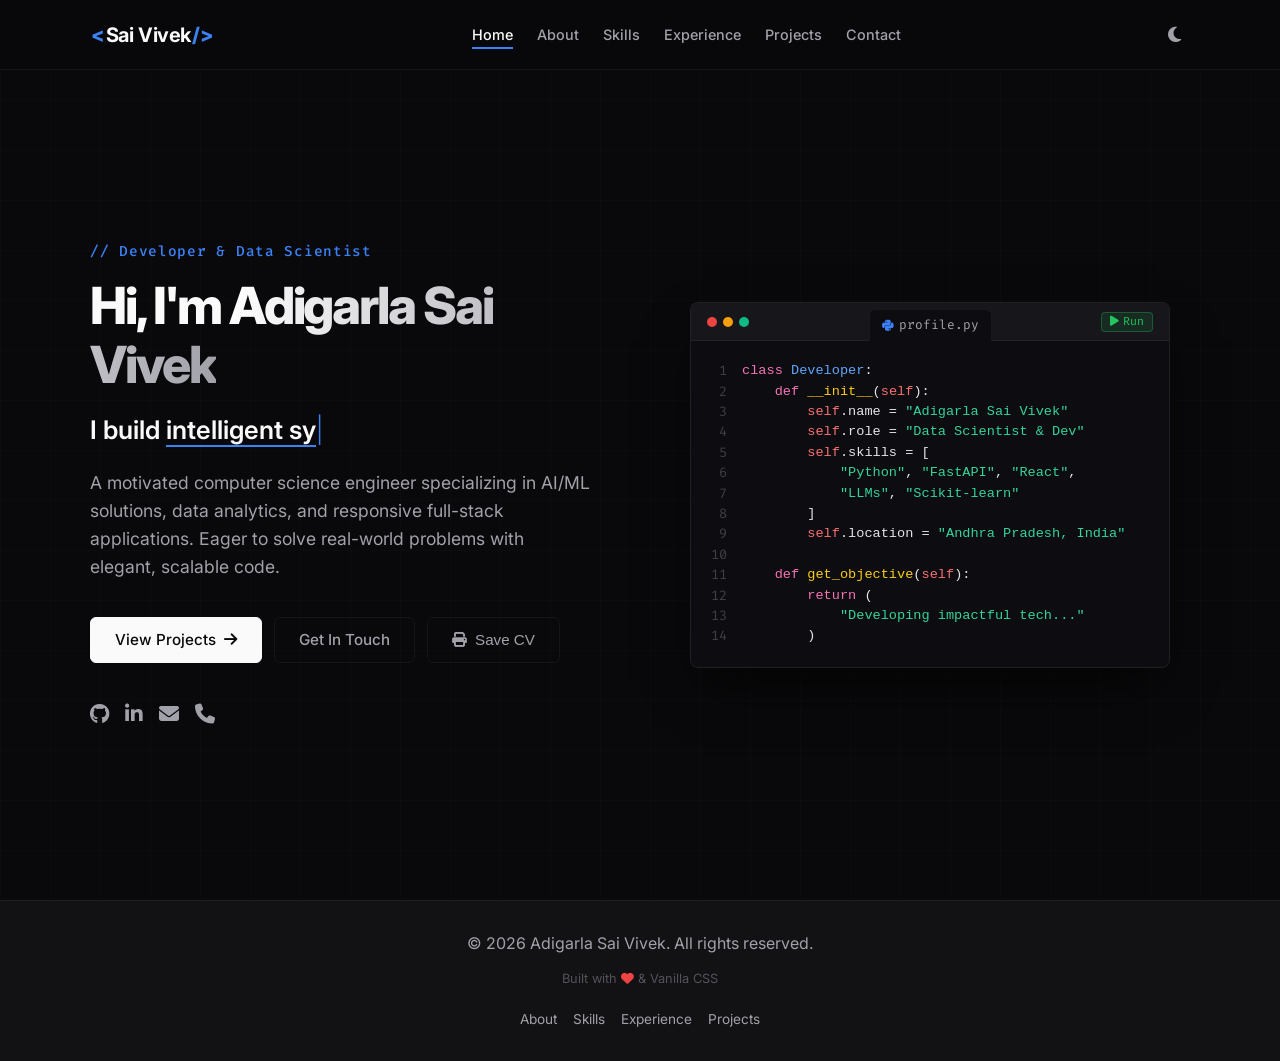
==== index.html @ d5082e64 "style: elevate portfolio to elite professional level with terminal run, print resume layout, and cli" ====
<!DOCTYPE html>
<html lang="en">
<head>
  <meta charset="UTF-8">
  <meta name="viewport" content="width=device-width, initial-scale=1.0">
  <meta name="description" content="Professional portfolio of Adigarla Sai Vivek - Data Scientist, Full Stack Developer, and AI/ML Engineer. Welcome to my home page.">
  <meta name="keywords" content="Adigarla Sai Vivek, Sai Vivek, Data Scientist, Full Stack Developer, AI Engineer, Machine Learning, Python, FastAPI, React, Portfolio">
  <meta name="author" content="Adigarla Sai Vivek">
  <title>Adigarla Sai Vivek | Professional Portfolio</title>
  
  <!-- FontAwesome Icons -->
  <link rel="stylesheet" href="https://cdnjs.cloudflare.com/ajax/libs/font-awesome/6.4.0/css/all.min.css">
  <!-- Google Fonts (Inter and Fira Code) -->
  <link rel="preconnect" href="https://fonts.googleapis.com">
  <link rel="preconnect" href="https://fonts.gstatic.com" crossorigin>
  <link href="https://fonts.googleapis.com/css2?family=Fira+Code:wght@400;500&family=Inter:wght@300;400;500;600;700;800&display=swap" rel="stylesheet">
  
  <!-- Custom Stylesheet -->
  <link rel="stylesheet" href="style.css">
</head>
<body class="dark-theme">

  <!-- Background Grid Overlay -->
  <div class="grid-bg-overlay"></div>

  <!-- Header & Sticky Navigation -->
  <header id="main-header">
    <div class="nav-container">
      <a href="index.html" class="logo">
        <span class="logo-accent">&lt;</span>Sai Vivek<span class="logo-accent"> /&gt;</span>
      </a>
      
      <nav id="navbar">
        <ul class="nav-links">
          <li><a href="index.html" class="nav-link active">Home</a></li>
          <li><a href="about.html" class="nav-link">About</a></li>
          <li><a href="skills.html" class="nav-link">Skills</a></li>
          <li><a href="experience.html" class="nav-link">Experience</a></li>
          <li><a href="projects.html" class="nav-link">Projects</a></li>
          <li><a href="contact.html" class="nav-link">Contact</a></li>
        </ul>
      </nav>

      <div class="nav-actions">
        <!-- Light/Dark Mode Switcher -->
        <button id="theme-toggle" aria-label="Toggle light/dark theme" title="Toggle theme">
          <i class="fa-solid fa-moon"></i>
        </button>
        <!-- Mobile Menu Toggle Button -->
        <button id="menu-btn" aria-label="Open navigation menu">
          <span class="bar"></span>
          <span class="bar"></span>
          <span class="bar"></span>
        </button>
      </div>
    </div>
  </header>

  <main>
    <!-- Hero / Intro Section -->
    <section id="hero" class="hero-section">
      <div class="section-container hero-grid">
        <div class="hero-content">
          <span class="hero-subtitle">// Developer &amp; Data Scientist</span>
          <h1 class="hero-title">Hi, I'm <span class="name-gradient">Adigarla Sai Vivek</span></h1>
          <h2 class="hero-role-wrapper">
            I build <span id="typing-text" class="role-text"></span><span class="cursor">|</span>
          </h2>
          <p class="hero-desc">
            A motivated computer science engineer specializing in AI/ML solutions, data analytics, and responsive full-stack applications. Eager to solve real-world problems with elegant, scalable code.
          </p>
          <div class="hero-cta">
            <a href="projects.html" class="btn btn-primary">View Projects <i class="fa-solid fa-arrow-right"></i></a>
            <a href="contact.html" class="btn btn-secondary">Get In Touch</a>
            <button onclick="window.print()" class="btn btn-secondary btn-cv" aria-label="Print or Save CV"><i class="fa-solid fa-print"></i> Save CV</button>
          </div>
          <div class="social-links">
            <a href="https://github.com/Saivivek-adigarla" target="_blank" rel="noopener noreferrer" aria-label="GitHub Profile">
              <i class="fa-brands fa-github"></i>
            </a>
            <a href="https://www.linkedin.com/in/adigarla-sai-vivek-157503320" target="_blank" rel="noopener noreferrer" aria-label="LinkedIn Profile">
              <i class="fa-brands fa-linkedin-in"></i>
            </a>
            <a href="mailto:adigarlasaivivek@gmail.com" aria-label="Send Email">
              <i class="fa-solid fa-envelope"></i>
            </a>
            <a href="tel:+917661098755" aria-label="Call Phone">
              <i class="fa-solid fa-phone"></i>
            </a>
          </div>
        </div>
        
        <!-- Mock IDE Terminal Card -->
        <div class="hero-terminal">
          <div class="terminal-window">
            <div class="terminal-header">
              <div class="terminal-buttons">
                <span class="btn-close"></span>
                <span class="btn-minimize"></span>
                <span class="btn-maximize"></span>
              </div>
              <div class="terminal-tab">
                <i class="fa-brands fa-python python-color"></i> profile.py
              </div>
              <button id="run-btn" class="terminal-run-btn" title="Run code" aria-label="Run Python script">
                <i class="fa-solid fa-play"></i> Run
              </button>
            </div>
            <div class="terminal-body">
              <div class="line-numbers">
                <span>1</span><span>2</span><span>3</span><span>4</span><span>5</span><span>6</span><span>7</span><span>8</span><span>9</span><span>10</span><span>11</span><span>12</span><span>13</span><span>14</span>
              </div>
              <pre class="code-editor"><code><span class="keyword">class</span> <span class="class-name">Developer</span>:
    <span class="keyword">def</span> <span class="method">__init__</span>(<span class="self">self</span>):
        <span class="self">self</span>.name = <span class="string">"Adigarla Sai Vivek"</span>
        <span class="self">self</span>.role = <span class="string">"Data Scientist &amp; Dev"</span>
        <span class="self">self</span>.skills = [
            <span class="string">"Python"</span>, <span class="string">"FastAPI"</span>, <span class="string">"React"</span>,
            <span class="string">"LLMs"</span>, <span class="string">"Scikit-learn"</span>
        ]
        <span class="self">self</span>.location = <span class="string">"Andhra Pradesh, India"</span>

    <span class="keyword">def</span> <span class="method">get_objective</span>(<span class="self">self</span>):
        <span class="keyword">return</span> (
            <span class="string">"Developing impactful tech..."</span>
        )</code></pre>
            </div>
            <!-- Simulated console output -->
            <div id="terminal-console" class="terminal-console hidden">
              <div class="console-header">Console Output</div>
              <pre class="console-log"></pre>
            </div>
          </div>
        </div>
      </div>
    </section>
  </main>

  <!-- Footer -->
  <footer class="main-footer">
    <div class="section-container footer-content">
      <p>&copy; 2026 Adigarla Sai Vivek. All rights reserved.</p>
      <p class="design-by">Built with <i class="fa-solid fa-heart heart-pulse"></i> &amp; Vanilla CSS</p>
      <div class="footer-links">
        <a href="about.html">About</a>
        <a href="skills.html">Skills</a>
        <a href="experience.html">Experience</a>
        <a href="projects.html">Projects</a>
      </div>
    </div>
  </footer>

  <!-- Custom JavaScript File -->
  <script src="script.js"></script>
</body>
</html>
---- style.css ----
/* ==========================================================================
   PROFESSIONAL TECH / SAAS PORTFOLIO CSS DESIGN SYSTEM
   ========================================================================== */

/* --- Custom Variables & Theme System --- */
:root {
  /* Colors - Dark Theme (Default SaaS Look) */
  --bg-primary: #09090b;      /* Zinc 950 */
  --bg-secondary: #121215;    /* Custom rich black */
  --card-bg: rgba(20, 20, 25, 0.65);
  --card-border: rgba(255, 255, 255, 0.05);
  
  --text-primary: #fafafa;    /* Zinc 50 */
  --text-secondary: #a1a1aa;  /* Zinc 400 */
  --text-muted: #52525b;      /* Zinc 600 */
  
  --accent-blue: #3b82f6;     /* Cobalt Blue */
  --accent-indigo: #6366f1;   /* Modern Purple */
  --accent-success: #10b981;  /* Emerald */
  
  --gradient-primary: linear-gradient(135deg, #ffffff 0%, #a1a1aa 100%);
  --gradient-text: linear-gradient(to right, #ffffff, #a1a1aa);
  --gradient-accent: linear-gradient(135deg, var(--accent-blue) 0%, var(--accent-indigo) 100%);
  
  --shadow-sm: 0 1px 2px 0 rgba(0, 0, 0, 0.05);
  --shadow-md: 0 4px 6px -1px rgba(0, 0, 0, 0.1), 0 2px 4px -2px rgba(0, 0, 0, 0.1);
  --shadow-lg: 0 20px 25px -5px rgba(0, 0, 0, 0.3), 0 8px 10px -6px rgba(0, 0, 0, 0.3);
  --terminal-shadow: 0 25px 50px -12px rgba(0, 0, 0, 0.7);
  
  /* Fonts */
  --font-main: 'Inter', sans-serif;
  --font-mono: 'Fira Code', monospace;
  
  /* Transitions */
  --transition-fast: 0.15s cubic-bezier(0.4, 0, 0.2, 1);
  --transition-normal: 0.3s cubic-bezier(0.4, 0, 0.2, 1);
  --transition-slow: 0.5s cubic-bezier(0.4, 0, 0.2, 1);
}

/* Light Theme Variables */
body.light-theme {
  --bg-primary: #fcfcfd;
  --bg-secondary: #f4f4f5;
  --card-bg: rgba(255, 255, 255, 0.75);
  --card-border: rgba(9, 9, 11, 0.06);
  
  --text-primary: #09090b;
  --text-secondary: #52525b;
  --text-muted: #a1a1aa;
  
  --accent-blue: #2563eb;
  --accent-indigo: #4f46e5;
  
  --gradient-primary: linear-gradient(135deg, #09090b 0%, #52525b 100%);
  --gradient-text: linear-gradient(to right, #09090b, #52525b);
  
  --shadow-sm: 0 1px 2px 0 rgba(0, 0, 0, 0.02);
  --shadow-md: 0 4px 6px -1px rgba(0, 0, 0, 0.05), 0 2px 4px -2px rgba(0, 0, 0, 0.05);
  --shadow-lg: 0 10px 15px -3px rgba(0, 0, 0, 0.04), 0 4px 6px -2px rgba(0, 0, 0, 0.04);
  --terminal-shadow: 0 20px 40px -15px rgba(0, 0, 0, 0.15);
}

/* --- Document Resets --- */
*, *::before, *::after {
  box-sizing: border-box;
  margin: 0;
  padding: 0;
}

html {
  font-size: 16px;
  scroll-behavior: smooth;
  scroll-padding-top: 80px;
}

body {
  font-family: var(--font-main);
  background-color: var(--bg-primary);
  color: var(--text-secondary);
  overflow-x: hidden;
  line-height: 1.6;
  -webkit-font-smoothing: antialiased;
  -moz-osx-font-smoothing: grayscale;
  transition: background-color var(--transition-normal), color var(--transition-normal);
}

a {
  color: inherit;
  text-decoration: none;
  transition: color var(--transition-fast);
}

ul {
  list-style: none;
}

img {
  max-width: 100%;
  display: block;
}

/* --- Scrollbar Customization --- */
::-webkit-scrollbar {
  width: 6px;
}

::-webkit-scrollbar-track {
  background: var(--bg-primary);
}

::-webkit-scrollbar-thumb {
  background: var(--text-muted);
  border-radius: 3px;
}

::-webkit-scrollbar-thumb:hover {
  background: var(--accent-blue);
}

/* ==========================================================================
   LAYOUT UTILITIES & CONTAINER SYSTEM
   ========================================================================== */
.section-container {
  width: 90%;
  max-width: 1100px;
  margin: 0 auto;
  padding: 100px 0;
}

.section-title {
  font-size: 2.2rem;
  font-weight: 800;
  letter-spacing: -0.03em;
  color: var(--text-primary);
  margin-bottom: 0.8rem;
  text-align: center;
  position: relative;
  display: inline-block;
  left: 50%;
  transform: translateX(-50%);
}

.section-title::after {
  content: '';
  display: block;
  width: 30px;
  height: 3px;
  background: var(--accent-blue);
  border-radius: 2px;
  margin: 0.6rem auto 0;
}

.section-title.left-align {
  text-align: left;
  left: 0;
  transform: none;
  display: block;
}

.section-title.left-align::after {
  margin: 0.6rem 0 0;
}

.section-subtitle {
  text-align: center;
  max-width: 550px;
  margin: -0.2rem auto 4rem;
  color: var(--text-secondary);
  font-size: 1.05rem;
  font-weight: 400;
}

/* --- Clean Tech Card Styling --- */
.glass-card {
  background: var(--card-bg);
  backdrop-filter: blur(10px);
  -webkit-backdrop-filter: blur(10px);
  border: 1px solid var(--card-border);
  border-radius: 12px;
  padding: 32px;
  box-shadow: var(--shadow-md);
  transition: transform var(--transition-normal), border-color var(--transition-normal), box-shadow var(--transition-normal);
}

.glass-card:hover {
  transform: translateY(-3px);
  border-color: rgba(255, 255, 255, 0.1);
  box-shadow: 0 8px 30px rgba(0, 0, 0, 0.3), var(--shadow-lg);
}

body.light-theme .glass-card:hover {
  border-color: rgba(9, 9, 11, 0.12);
  box-shadow: 0 8px 30px rgba(9, 9, 11, 0.05), var(--shadow-lg);
}

/* --- Subtle Background Grid --- */
.grid-bg-overlay {
  position: fixed;
  top: 0;
  left: 0;
  width: 100vw;
  height: 100vh;
  z-index: -1;
  pointer-events: none;
  background-size: 50px 50px;
  background-image: 
    linear-gradient(to right, rgba(255, 255, 255, 0.015) 1px, transparent 1px),
    linear-gradient(to bottom, rgba(255, 255, 255, 0.015) 1px, transparent 1px);
}

body.light-theme .grid-bg-overlay {
  background-image: 
    linear-gradient(to right, rgba(9, 9, 11, 0.02) 1px, transparent 1px),
    linear-gradient(to bottom, rgba(9, 9, 11, 0.02) 1px, transparent 1px);
}

/* ==========================================================================
   BUTTONS AND ACTIONS
   ========================================================================== */
.btn {
  display: inline-flex;
  align-items: center;
  gap: 8px;
  padding: 10px 24px;
  border-radius: 6px;
  font-weight: 500;
  font-size: 0.95rem;
  cursor: pointer;
  transition: all var(--transition-fast);
}

.btn-primary {
  background: var(--text-primary);
  color: var(--bg-primary);
  border: 1px solid var(--text-primary);
  box-shadow: var(--shadow-sm);
}

.btn-primary:hover {
  background: transparent;
  color: var(--text-primary);
  transform: translateY(-1px);
}

.btn-secondary {
  background: transparent;
  color: var(--text-secondary);
  border: 1px solid var(--card-border);
}

.btn-secondary:hover {
  background: var(--card-bg);
  border-color: var(--text-secondary);
  color: var(--text-primary);
  transform: translateY(-1px);
}

/* ==========================================================================
   HEADER & NAVIGATION BAR
   ========================================================================== */
#main-header {
  position: fixed;
  top: 0;
  left: 0;
  width: 100%;
  height: 70px;
  z-index: 100;
  display: flex;
  align-items: center;
  background: rgba(9, 9, 11, 0.8);
  backdrop-filter: blur(10px);
  -webkit-backdrop-filter: blur(10px);
  border-bottom: 1px solid var(--card-border);
  transition: background var(--transition-normal), border-color var(--transition-normal);
}

body.light-theme #main-header {
  background: rgba(252, 252, 253, 0.8);
}

.nav-container {
  width: 90%;
  max-width: 1100px;
  margin: 0 auto;
  display: flex;
  justify-content: space-between;
  align-items: center;
}

.logo {
  font-size: 1.25rem;
  font-weight: 700;
  letter-spacing: -0.02em;
  color: var(--text-primary);
  display: flex;
  align-items: center;
}

.logo-accent {
  color: var(--accent-blue);
  font-weight: 800;
  margin: 0 1px;
}

.nav-links {
  display: flex;
  gap: 24px;
}

.nav-link {
  font-size: 0.9rem;
  font-weight: 500;
  color: var(--text-secondary);
  padding: 6px 0;
  position: relative;
}

.nav-link:hover, .nav-link.active {
  color: var(--text-primary);
}

.nav-link::after {
  content: '';
  position: absolute;
  bottom: 0;
  left: 0;
  width: 0;
  height: 2px;
  background: var(--accent-blue);
  transition: width var(--transition-normal);
}

.nav-link:hover::after, .nav-link.active::after {
  width: 100%;
}

.nav-actions {
  display: flex;
  align-items: center;
  gap: 12px;
}

#theme-toggle {
  background: none;
  border: none;
  color: var(--text-secondary);
  font-size: 1.1rem;
  cursor: pointer;
  padding: 8px;
  border-radius: 6px;
  transition: all var(--transition-fast);
  display: flex;
  align-items: center;
  justify-content: center;
  border: 1px solid transparent;
}

#theme-toggle:hover {
  color: var(--text-primary);
  background: var(--card-bg);
  border-color: var(--card-border);
}

#menu-btn {
  background: none;
  border: none;
  cursor: pointer;
  display: none;
  flex-direction: column;
  justify-content: space-between;
  width: 20px;
  height: 14px;
}

#menu-btn .bar {
  height: 2px;
  width: 100%;
  background: var(--text-primary);
  border-radius: 1px;
  transition: all var(--transition-fast);
}

/* ==========================================================================
   HERO / INTRO SECTION
   ========================================================================== */
.hero-section {
  min-height: calc(100vh - 70px);
  margin-top: 70px;
  display: flex;
  align-items: center;
  position: relative;
}

.hero-grid {
  display: grid;
  grid-template-columns: 1fr 1fr;
  gap: 60px;
  align-items: center;
  padding-top: 40px;
  padding-bottom: 40px;
}

.hero-content {
  display: flex;
  flex-direction: column;
  justify-content: center;
}

.hero-subtitle {
  color: var(--accent-blue);
  font-family: var(--font-mono);
  font-weight: 500;
  font-size: 0.9rem;
  letter-spacing: 0.05em;
  margin-bottom: 0.8rem;
}

.hero-title {
  font-size: 3.2rem;
  font-weight: 800;
  line-height: 1.15;
  letter-spacing: -0.04em;
  color: var(--text-primary);
  margin-bottom: 1rem;
}

.name-gradient {
  background: var(--gradient-text);
  -webkit-background-clip: text;
  -webkit-text-fill-color: transparent;
}

.hero-role-wrapper {
  font-size: 1.6rem;
  font-weight: 600;
  color: var(--text-primary);
  margin-bottom: 1.5rem;
  height: 2.2rem;
}

.role-text {
  color: var(--text-primary);
  border-bottom: 2px solid var(--accent-blue);
}

.cursor {
  font-weight: 300;
  color: var(--accent-blue);
  animation: blink 0.7s infinite;
}

@keyframes blink {
  0%, 100% { opacity: 1; }
  50% { opacity: 0; }
}

.hero-desc {
  font-size: 1.1rem;
  color: var(--text-secondary);
  max-width: 500px;
  margin-bottom: 2.2rem;
}

.hero-cta {
  display: flex;
  gap: 12px;
  margin-bottom: 2.2rem;
}

.social-links {
  display: flex;
  gap: 16px;
}

.social-links a {
  font-size: 1.25rem;
  color: var(--text-secondary);
  transition: all var(--transition-fast);
}

.social-links a:hover {
  color: var(--text-primary);
  transform: translateY(-2px);
}

/* --- Mock IDE Terminal Window --- */
.hero-terminal {
  display: flex;
  justify-content: center;
  align-items: center;
  perspective: 1000px;
}

.terminal-window {
  width: 100%;
  max-width: 480px;
  background: #0d0d11;
  border: 1px solid rgba(255, 255, 255, 0.08);
  border-radius: 8px;
  box-shadow: var(--terminal-shadow);
  overflow: hidden;
  font-family: var(--font-mono);
  font-size: 0.85rem;
  text-align: left;
  transition: border-color var(--transition-normal), box-shadow var(--transition-normal);
}

body.light-theme .terminal-window {
  background: #18181b;
  border-color: rgba(255, 255, 255, 0.08);
}

.terminal-window:hover {
  border-color: rgba(59, 130, 246, 0.3);
}

.terminal-header {
  height: 38px;
  background: #16161b;
  display: flex;
  align-items: center;
  padding: 0 16px;
  border-bottom: 1px solid rgba(255, 255, 255, 0.05);
  position: relative;
}

.terminal-buttons {
  display: flex;
  gap: 6px;
  position: absolute;
  left: 16px;
}

.terminal-buttons span {
  width: 10px;
  height: 10px;
  border-radius: 50%;
  display: inline-block;
}

.btn-close { background-color: #ef4444; }
.btn-minimize { background-color: #f59e0b; }
.btn-maximize { background-color: #10b981; }

.terminal-tab {
  margin: 0 auto;
  color: #a1a1aa;
  font-size: 0.8rem;
  display: flex;
  align-items: center;
  gap: 6px;
  background: #0d0d11;
  padding: 6px 12px;
  border-radius: 6px 6px 0 0;
  border: 1px solid rgba(255, 255, 255, 0.05);
  border-bottom: none;
  margin-top: 6px;
  height: 32px;
}

.python-color {
  color: #3b82f6;
}

.terminal-body {
  padding: 20px;
  display: flex;
  gap: 15px;
  line-height: 1.5;
  background: #0d0d11;
}

.line-numbers {
  display: flex;
  flex-direction: column;
  color: #3f3f46;
  user-select: none;
  text-align: right;
}

.code-editor {
  flex-grow: 1;
  overflow-x: auto;
  color: #e4e4e7;
}

/* Python Syntax Highlighting */
.keyword { color: #f472b6; font-weight: 500; }
.class-name { color: #60a5fa; }
.method { color: #facc15; }
.self { color: #f87171; }
.string { color: #34d399; }

/* Scroll indicator */
.scroll-indicator {
  position: absolute;
  bottom: 25px;
  left: 50%;
  transform: translateX(-50%);
  width: 24px;
  height: 40px;
  border: 1.5px solid var(--text-muted);
  border-radius: 12px;
  display: flex;
  justify-content: center;
  padding-top: 6px;
  cursor: pointer;
}

.scroll-indicator:hover {
  border-color: var(--accent-blue);
}

.scroll-indicator span {
  display: block;
  width: 4px;
  height: 4px;
  border-radius: 50%;
  background-color: var(--accent-blue);
  animation: scrollDown 1.8s infinite ease-in-out;
}

@keyframes scrollDown {
  0% { transform: translateY(0); opacity: 0; }
  30% { opacity: 1; }
  100% { transform: translateY(14px); opacity: 0; }
}

/* ==========================================================================
   ABOUT SECTION
   ========================================================================== */
.about-grid {
  display: grid;
  grid-template-columns: 1.2fr 0.8fr;
  gap: 30px;
}

.about-text-card {
  display: flex;
  flex-direction: column;
  gap: 1.2rem;
}

.card-subtitle {
  font-size: 1.25rem;
  font-weight: 700;
  color: var(--text-primary);
  letter-spacing: -0.02em;
}

.meta-info-grid {
  display: grid;
  grid-template-columns: repeat(2, 1fr);
  gap: 16px;
  margin-top: 1rem;
  border-top: 1px solid var(--card-border);
  padding-top: 1.5rem;
}

.meta-item {
  display: flex;
  flex-direction: column;
}

.meta-label {
  font-size: 0.8rem;
  color: var(--text-muted);
  text-transform: uppercase;
  letter-spacing: 0.05em;
}

.meta-value {
  font-size: 0.95rem;
  font-weight: 500;
  color: var(--text-primary);
}

.about-stats {
  display: grid;
  grid-template-columns: repeat(2, 1fr);
  gap: 16px;
}

.stat-card {
  display: flex;
  flex-direction: column;
  justify-content: center;
  align-items: center;
  text-align: center;
  padding: 24px;
}

.stat-number {
  font-size: 2.2rem;
  font-weight: 800;
  color: var(--text-primary);
  margin-bottom: 0.4rem;
  letter-spacing: -0.03em;
}

.stat-label {
  font-size: 0.85rem;
  color: var(--text-secondary);
}

/* ==========================================================================
   TECHNICAL SKILLS SECTION
   ========================================================================== */
.skills-grid {
  display: grid;
  grid-template-columns: repeat(2, 1fr);
  gap: 24px;
}

.skill-category-card {
  display: flex;
  flex-direction: column;
}

.category-header {
  display: flex;
  align-items: center;
  gap: 12px;
  margin-bottom: 1.5rem;
  border-bottom: 1px solid var(--card-border);
  padding-bottom: 0.8rem;
}

.category-header i {
  font-size: 1.3rem;
}

.icon-primary { color: var(--accent-blue); }
.icon-accent { color: var(--accent-indigo); }
.icon-secondary { color: #f472b6; }
.icon-tertiary { color: #eab308; }

.category-header h3 {
  font-size: 1.15rem;
  color: var(--text-primary);
  font-weight: 600;
}

.skills-list {
  display: flex;
  flex-direction: column;
  gap: 16px;
}

.skill-info {
  display: flex;
  justify-content: space-between;
  font-weight: 500;
  font-size: 0.9rem;
  margin-bottom: 6px;
  color: var(--text-primary);
}

.skill-bar {
  height: 4px;
  background: rgba(255, 255, 255, 0.04);
  border-radius: 2px;
  overflow: hidden;
}

body.light-theme .skill-bar {
  background: rgba(9, 9, 11, 0.06);
}

.skill-progress {
  height: 100%;
  background: var(--text-primary);
  border-radius: 2px;
  transform-origin: left;
  animation: loadSkillProgress 1s ease-out forwards;
}

.tags-container {
  display: flex;
  flex-wrap: wrap;
  gap: 8px;
  margin-bottom: 1.5rem;
}

.skill-tag {
  background: rgba(255, 255, 255, 0.02);
  border: 1px solid var(--card-border);
  color: var(--text-secondary);
  padding: 6px 12px;
  border-radius: 4px;
  font-size: 0.85rem;
  font-weight: 500;
  display: flex;
  align-items: center;
  gap: 6px;
  transition: all var(--transition-fast);
}

body.light-theme .skill-tag {
  background: rgba(9, 9, 11, 0.01);
}

.skill-tag:hover {
  background: var(--text-primary);
  color: var(--bg-primary);
  border-color: var(--text-primary);
}

.core-concepts {
  border-top: 1px solid var(--card-border);
  padding-top: 1.2rem;
}

.core-concepts h4 {
  font-size: 0.9rem;
  color: var(--text-primary);
  margin-bottom: 0.4rem;
}

.core-concepts p {
  font-size: 0.85rem;
  color: var(--text-secondary);
}

/* ==========================================================================
   WORK EXPERIENCE TIMELINE
   ========================================================================== */
.timeline {
  position: relative;
  max-width: 900px;
  margin: 0 auto;
  padding: 20px 0;
}

.timeline::after {
  content: '';
  position: absolute;
  width: 1px;
  background: var(--card-border);
  top: 0;
  bottom: 0;
  left: 50%;
  margin-left: -0.5px;
}

.timeline-item {
  padding: 10px 40px;
  position: relative;
  width: 50%;
}

.timeline-item.left { left: 0; }
.timeline-item.right { left: 50%; }

.timeline-dot {
  width: 10px;
  height: 10px;
  position: absolute;
  background: var(--bg-primary);
  border: 2px solid var(--text-primary);
  border-radius: 50%;
  top: 32px;
  z-index: 10;
  transition: all var(--transition-fast);
}

.timeline-item.left .timeline-dot { right: -5px; }
.timeline-item.right .timeline-dot { left: -5px; }

.timeline-item:hover .timeline-dot {
  background: var(--text-primary);
  transform: scale(1.2);
}

.timeline-date {
  font-family: var(--font-mono);
  font-size: 0.8rem;
  color: var(--accent-blue);
  font-weight: 500;
  display: inline-block;
  margin-bottom: 0.4rem;
}

.company-name {
  font-size: 0.95rem;
  font-weight: 500;
  color: var(--text-muted);
  margin-bottom: 1rem;
}

.timeline-desc {
  font-size: 0.9rem;
  color: var(--text-primary);
  margin-bottom: 1rem;
}

.timeline-details-list li {
  font-size: 0.85rem;
  color: var(--text-secondary);
  margin-bottom: 6px;
  list-style-type: disc;
  margin-left: 15px;
}

.tech-tags {
  display: flex;
  flex-wrap: wrap;
  gap: 6px;
  margin-top: 12px;
}

.tag {
  font-size: 0.7rem;
  font-family: var(--font-mono);
  background: rgba(255, 255, 255, 0.03);
  border: 1px solid var(--card-border);
  color: var(--text-secondary);
  padding: 3px 8px;
  border-radius: 3px;
}

/* ==========================================================================
   PORTFOLIO PROJECTS GRID
   ========================================================================== */
.project-filters {
  display: flex;
  justify-content: center;
  gap: 8px;
  margin-bottom: 3rem;
}

.filter-btn {
  background: transparent;
  border: 1px solid var(--card-border);
  color: var(--text-secondary);
  padding: 8px 16px;
  border-radius: 6px;
  font-size: 0.9rem;
  font-weight: 500;
  cursor: pointer;
  transition: all var(--transition-fast);
}

.filter-btn:hover, .filter-btn.active {
  background: var(--text-primary);
  color: var(--bg-primary);
  border-color: var(--text-primary);
}

.projects-grid {
  display: grid;
  grid-template-columns: repeat(3, 1fr);
  gap: 24px;
}

.project-card {
  padding: 0;
  display: flex;
  flex-direction: column;
  overflow: hidden;
  height: 100%;
}

.project-img-wrapper {
  height: 150px;
  overflow: hidden;
  position: relative;
  border-bottom: 1px solid var(--card-border);
}

.project-img-placeholder {
  height: 100%;
  width: 100%;
  display: flex;
  flex-direction: column;
  justify-content: center;
  align-items: center;
  font-size: 2.2rem;
  position: relative;
  transition: transform var(--transition-normal);
}

.code-bg {
  background: #111115;
  color: var(--accent-blue);
}

.chart-bg {
  background: #0f121d;
  color: var(--accent-indigo);
}

.security-bg {
  background: #140e1b;
  color: #f472b6;
}

.organic-bg {
  background: #092c1e;
  color: #10b981;
}

.hotel-bg {
  background: #2a1b0c;
  color: #fbbf24;
}

.ai-bg {
  background: #18142c;
  color: #c084fc;
}

.project-card:hover .project-img-placeholder {
  transform: scale(1.04);
}

.tech-overlay {
  position: absolute;
  bottom: 10px;
  left: 10px;
  font-family: var(--font-mono);
  font-size: 0.7rem;
  background: rgba(0, 0, 0, 0.7);
  color: #ffffff;
  padding: 2px 6px;
  border-radius: 3px;
}

.project-info-content {
  padding: 24px;
  display: flex;
  flex-direction: column;
  flex-grow: 1;
}

.project-category {
  font-size: 0.75rem;
  font-family: var(--font-mono);
  color: var(--accent-blue);
  font-weight: 500;
  text-transform: uppercase;
  margin-bottom: 0.4rem;
}

.project-info-content h3 {
  font-size: 1.15rem;
  color: var(--text-primary);
  margin-bottom: 0.6rem;
  letter-spacing: -0.02em;
}

.project-info-content p {
  font-size: 0.85rem;
  color: var(--text-secondary);
  margin-bottom: 1.2rem;
  flex-grow: 1;
  line-height: 1.5;
}

.project-tech-tags {
  display: flex;
  flex-wrap: wrap;
  gap: 4px;
  margin-bottom: 1.2rem;
}

.project-tech-tags span {
  font-size: 0.65rem;
  background: rgba(255, 255, 255, 0.02);
  border: 1px solid var(--card-border);
  color: var(--text-muted);
  padding: 2px 6px;
  border-radius: 3px;
}

.project-links {
  border-top: 1px solid var(--card-border);
  padding-top: 12px;
}

.project-link-btn {
  font-size: 0.85rem;
  font-weight: 500;
  color: var(--text-primary);
  display: inline-flex;
  align-items: center;
  gap: 6px;
}

.project-link-btn:hover {
  color: var(--accent-blue);
}

/* ==========================================================================
   EDUCATION & CERTIFICATIONS SECTION
   ========================================================================== */
.education-grid {
  display: grid;
  grid-template-columns: 1.1fr 0.9fr;
  gap: 40px;
}

.education-card-list {
  display: flex;
  flex-direction: column;
  gap: 16px;
}

.education-card {
  display: flex;
  flex-direction: column;
  gap: 6px;
}

.edu-header {
  display: flex;
  justify-content: space-between;
  align-items: baseline;
  flex-wrap: wrap;
}

.edu-header h3 {
  font-size: 1.1rem;
  color: var(--text-primary);
}

.edu-date {
  font-family: var(--font-mono);
  font-size: 0.8rem;
  color: var(--accent-blue);
}

.institution {
  font-size: 0.9rem;
  color: var(--text-secondary);
  font-weight: 500;
}

.score-badge {
  display: inline-block;
  align-self: flex-start;
  background: rgba(255, 255, 255, 0.03);
  border: 1px solid var(--card-border);
  color: var(--text-primary);
  font-family: var(--font-mono);
  font-size: 0.75rem;
  padding: 2px 8px;
  border-radius: 4px;
  margin-top: 2px;
}

.cert-grid {
  display: flex;
  flex-direction: column;
  gap: 12px;
  margin-bottom: 20px;
}

.cert-card {
  display: flex;
  align-items: center;
  gap: 16px;
  padding: 12px 16px;
}

.cert-icon {
  font-size: 1.5rem;
  flex-shrink: 0;
}

.aws-color { color: #ff9900; }
.mongodb-color { color: #10b981; }
.college-color { color: var(--accent-blue); }
.ai-color { color: var(--accent-indigo); }
.ms-color { color: #f25022; }

.cert-details h4 {
  font-size: 0.9rem;
  color: var(--text-primary);
}

.cert-details p {
  font-size: 0.8rem;
  color: var(--text-muted);
}

.activities-card h3 {
  font-size: 1.1rem;
  color: var(--text-primary);
  margin-bottom: 1rem;
  display: flex;
  align-items: center;
  gap: 8px;
}

.activities-card ul {
  display: flex;
  flex-direction: column;
  gap: 10px;
}

.activities-card li {
  font-size: 0.85rem;
  color: var(--text-secondary);
  display: flex;
  gap: 8px;
  align-items: start;
}

.activities-card li i {
  color: var(--accent-blue);
  margin-top: 3px;
  font-size: 0.8rem;
}

/* ==========================================================================
   CONTACT SECTION
   ========================================================================== */
.contact-grid {
  display: grid;
  grid-template-columns: 0.8fr 1.2fr;
  gap: 30px;
}

.contact-info-panel {
  display: flex;
  flex-direction: column;
}

.contact-info-panel h3 {
  font-size: 1.25rem;
  color: var(--text-primary);
  margin-bottom: 0.8rem;
}

.contact-info-panel p {
  font-size: 0.9rem;
  color: var(--text-secondary);
  margin-bottom: 1.5rem;
}

.contact-details-list {
  display: flex;
  flex-direction: column;
  gap: 16px;
  margin-bottom: 2rem;
  flex-grow: 1;
}

.contact-item {
  display: flex;
  align-items: center;
  gap: 12px;
  padding: 6px 0;
}

.contact-icon-box {
  width: 38px;
  height: 38px;
  border-radius: 6px;
  background: var(--bg-secondary);
  border: 1px solid var(--card-border);
  color: var(--text-primary);
  display: flex;
  align-items: center;
  justify-content: center;
  font-size: 1rem;
  transition: all var(--transition-fast);
}

.contact-item:hover .contact-icon-box {
  background: var(--text-primary);
  color: var(--bg-primary);
}

.detail-label {
  display: block;
  font-size: 0.75rem;
  color: var(--text-muted);
  text-transform: uppercase;
}

.detail-value {
  font-size: 0.9rem;
  font-weight: 500;
  color: var(--text-primary);
}

.social-panel h4 {
  font-size: 0.85rem;
  color: var(--text-primary);
  margin-bottom: 8px;
}

.social-circle-links {
  display: flex;
  gap: 10px;
}

.social-circle-links a {
  width: 36px;
  height: 36px;
  border-radius: 6px;
  background: var(--bg-secondary);
  border: 1px solid var(--card-border);
  color: var(--text-secondary);
  display: flex;
  align-items: center;
  justify-content: center;
  font-size: 1rem;
  transition: all var(--transition-fast);
}

.social-circle-links a:hover {
  background: var(--text-primary);
  color: var(--bg-primary);
  border-color: var(--text-primary);
}

/* Contact Form */
.contact-form-panel form {
  display: flex;
  flex-direction: column;
  gap: 16px;
}

.form-group-row {
  display: grid;
  grid-template-columns: repeat(2, 1fr);
  gap: 16px;
}

.form-group {
  display: flex;
  flex-direction: column;
  gap: 6px;
}

.form-group label {
  font-size: 0.85rem;
  font-weight: 500;
  color: var(--text-primary);
}

.form-group input, .form-group textarea {
  width: 100%;
  background: var(--bg-secondary);
  border: 1px solid var(--card-border);
  color: var(--text-primary);
  font-family: var(--font-main);
  padding: 10px 14px;
  border-radius: 6px;
  font-size: 0.9rem;
  outline: none;
  transition: all var(--transition-fast);
}

.form-group input:focus, .form-group textarea:focus {
  border-color: var(--text-primary);
  background: #000000;
}

body.light-theme .form-group input:focus, body.light-theme .form-group textarea:focus {
  background: #ffffff;
}

.error-msg {
  font-size: 0.75rem;
  color: #f87171;
  font-weight: 500;
  display: none;
}

.form-group.invalid .error-msg {
  display: block;
}

.form-group.invalid input, .form-group.invalid textarea {
  border-color: #f87171;
}

.form-submit-btn {
  justify-content: center;
  padding: 12px;
  border-radius: 6px;
}

/* ==========================================================================
   TOAST NOTIFICATIONS
   ========================================================================== */
.toast {
  position: fixed;
  bottom: 24px;
  right: 24px;
  z-index: 1000;
  background: #18181b;
  border: 1px solid var(--card-border);
  border-radius: 8px;
  padding: 12px 20px;
  box-shadow: 0 10px 30px rgba(0, 0, 0, 0.4);
  transition: transform 0.3s cubic-bezier(0.175, 0.885, 0.32, 1.275), opacity 0.3s;
}

body.light-theme .toast {
  background: #ffffff;
  box-shadow: 0 10px 30px rgba(0, 0, 0, 0.05);
}

.toast.hidden {
  transform: translateY(80px) scale(0.9);
  opacity: 0;
  pointer-events: none;
}

.toast-content {
  display: flex;
  align-items: center;
  gap: 12px;
}

.toast-icon {
  font-size: 1.3rem;
  color: var(--accent-success);
}

.toast-message h4 {
  font-size: 0.9rem;
  color: var(--text-primary);
  margin-bottom: 1px;
}

.toast-message p {
  font-size: 0.8rem;
  color: var(--text-secondary);
}

.toast-close-btn {
  background: none;
  border: none;
  color: var(--text-muted);
  cursor: pointer;
  font-size: 1rem;
}

/* ==========================================================================
   FOOTER
   ========================================================================== */
.main-footer {
  background: var(--bg-secondary);
  border-top: 1px solid var(--card-border);
  padding: 30px 0;
  text-align: center;
}

.footer-content {
  display: flex;
  flex-direction: column;
  align-items: center;
  gap: 12px;
  padding: 0;
}

.design-by {
  font-size: 0.8rem;
  color: var(--text-muted);
}

.heart-pulse {
  color: #ef4444;
  animation: pulseHeart 1.5s infinite;
}

@keyframes pulseHeart {
  0%, 100% { transform: scale(1); }
  50% { transform: scale(1.1); }
}

.footer-links {
  display: flex;
  gap: 16px;
  margin-top: 8px;
}

.footer-links a {
  font-size: 0.85rem;
  color: var(--text-secondary);
}

.footer-links a:hover {
  color: var(--text-primary);
}

/* ==========================================================================
   RESPONSIVE DESIGN BREAKPOINTS (MEDIA QUERIES)
   ========================================================================== */

@media (max-width: 1024px) {
  .hero-title {
    font-size: 2.8rem;
  }
  
  .projects-grid {
    grid-template-columns: repeat(2, 1fr);
  }
}

@media (max-width: 768px) {
  html {
    font-size: 15px;
  }

  .section-container {
    padding: 60px 0;
  }

  #menu-btn {
    display: flex;
  }

  #navbar {
    position: fixed;
    top: 70px;
    left: 0;
    width: 100%;
    height: calc(100vh - 70px);
    background: rgba(9, 9, 11, 0.98);
    display: flex;
    flex-direction: column;
    align-items: center;
    justify-content: center;
    transform: translateX(100%);
    transition: transform var(--transition-normal);
    border-top: 1px solid var(--card-border);
  }

  body.light-theme #navbar {
    background: rgba(252, 252, 253, 0.98);
  }

  #navbar.active {
    transform: translateX(0);
  }

  .nav-links {
    flex-direction: column;
    align-items: center;
    gap: 24px;
  }

  .nav-link {
    font-size: 1.15rem;
  }

  #menu-btn.active .bar:nth-child(1) {
    transform: translateY(5px) rotate(45deg);
  }

  #menu-btn.active .bar:nth-child(2) {
    opacity: 0;
  }

  #menu-btn.active .bar:nth-child(3) {
    transform: translateY(-7px) rotate(-45deg);
  }

  .hero-grid {
    grid-template-columns: 1fr;
    text-align: center;
    gap: 40px;
  }

  .hero-desc {
    margin: 0 auto 2rem;
  }

  .hero-cta {
    justify-content: center;
  }

  .social-links {
    justify-content: center;
  }

  .hero-terminal {
    order: -1;
  }

  .about-grid {
    grid-template-columns: 1fr;
  }

  .about-stats {
    margin-top: 10px;
  }

  .skills-grid {
    grid-template-columns: 1fr;
  }

  .timeline::after {
    left: 21px;
  }

  .timeline-item {
    width: 100%;
    padding-left: 50px;
    padding-right: 20px;
  }

  .timeline-item.right {
    left: 0;
  }

  .timeline-item.left .timeline-dot, .timeline-item.right .timeline-dot {
    left: 16px;
    right: auto;
  }

  .projects-grid {
    grid-template-columns: 1fr;
  }

  .education-grid {
    grid-template-columns: 1fr;
    gap: 30px;
  }

  .contact-grid {
    grid-template-columns: 1fr;
  }
  
  .form-group-row {
    grid-template-columns: 1fr;
  }
  
  .form-group-row .form-group:first-child {
    margin-bottom: 16px;
  }
}

@media (max-width: 480px) {
  .hero-title {
    font-size: 2.2rem;
  }
  
  .hero-cta {
    flex-direction: column;
    width: 100%;
  }

  .btn {
    width: 100%;
    justify-content: center;
  }

  .meta-info-grid {
    grid-template-columns: 1fr;
  }
  
  .about-stats {
    grid-template-columns: repeat(2, 1fr);
    gap: 12px;
  }
  
  .stat-card {
    padding: 16px;
  }
  
  .stat-number {
    font-size: 1.8rem;
  }

  /* Optimize Terminal layout for narrow mobile viewports */
  .terminal-window {
    font-size: 0.75rem;
  }
  .terminal-body {
    padding: 14px 10px;
    gap: 8px;
  }
  .terminal-header {
    height: 32px;
    padding: 0 12px;
  }
  .terminal-buttons {
    left: 12px;
  }
  .terminal-tab {
    height: 26px;
    padding: 4px 10px;
    font-size: 0.75rem;
    margin-top: 6px;
  }
}

/* ==========================================================================
   7. INTERACTIVE TERMINAL SIMULATOR LOGS
   ========================================================================== */
.terminal-run-btn {
  background: rgba(34, 197, 94, 0.12);
  border: 1px solid rgba(34, 197, 94, 0.3);
  color: #22c55e;
  padding: 3px 8px;
  border-radius: 4px;
  font-family: var(--font-mono);
  font-size: 0.72rem;
  cursor: pointer;
  position: absolute;
  right: 16px;
  display: flex;
  align-items: center;
  gap: 4px;
  transition: all var(--transition-fast);
  line-height: 1;
}

.terminal-run-btn:hover {
  background: #22c55e;
  color: #ffffff;
  border-color: #22c55e;
  box-shadow: 0 0 10px rgba(34, 197, 94, 0.3);
}

.terminal-console {
  background: #07070a;
  border-top: 1px solid rgba(255, 255, 255, 0.05);
  font-family: var(--font-mono);
  font-size: 0.8rem;
  color: #e4e4e7;
  padding: 15px 20px;
  max-height: 180px;
  overflow-y: auto;
  transition: all 0.3s cubic-bezier(0.4, 0, 0.2, 1);
}

.terminal-console.hidden {
  max-height: 0;
  padding: 0 20px;
  overflow: hidden;
  border-top: none;
}

.console-header {
  font-size: 0.7rem;
  color: var(--text-muted);
  text-transform: uppercase;
  letter-spacing: 0.05em;
  margin-bottom: 8px;
  border-bottom: 1px dashed rgba(255, 255, 255, 0.05);
  padding-bottom: 4px;
}

.console-log {
  margin: 0;
  white-space: pre-wrap;
  color: #38bdf8;
  font-size: 0.8rem;
  line-height: 1.4;
}

/* ==========================================================================
   8. COPY TO CLIPBOARD UX HELPERS
   ========================================================================== */
.contact-item-wrapper {
  display: flex;
  align-items: center;
  justify-content: space-between;
  background: var(--bg-secondary);
  border: 1px solid var(--card-border);
  border-radius: 8px;
  padding: 10px 16px;
  transition: all var(--transition-fast);
  width: 100%;
}

.contact-item-wrapper:hover {
  border-color: rgba(255, 255, 255, 0.08);
  background: rgba(255, 255, 255, 0.01);
}

.contact-item-wrapper .contact-item {
  padding: 0;
  border: none;
  background: none;
  flex-grow: 1;
}

.copy-btn {
  background: none;
  border: 1px solid var(--card-border);
  color: var(--text-secondary);
  width: 32px;
  height: 32px;
  border-radius: 6px;
  cursor: pointer;
  display: flex;
  align-items: center;
  justify-content: center;
  transition: all var(--transition-fast);
  position: relative;
  margin-left: 12px;
  flex-shrink: 0;
}

.copy-btn:hover {
  color: var(--text-primary);
  border-color: var(--text-secondary);
  background: rgba(255, 255, 255, 0.03);
}

.copy-btn .tooltip {
  position: absolute;
  bottom: 125%;
  left: 50%;
  transform: translateX(-50%) translateY(5px);
  background: #18181b;
  color: #ffffff;
  padding: 4px 8px;
  border-radius: 4px;
  font-size: 0.75rem;
  white-space: nowrap;
  opacity: 0;
  pointer-events: none;
  transition: all 0.2s ease;
  border: 1px solid var(--card-border);
  box-shadow: var(--shadow-md);
}

.copy-btn:hover .tooltip {
  opacity: 1;
  transform: translateX(-50%) translateY(0);
}

/* ==========================================================================
   9. PRINT RESUME EXPORT LAYOUT
   ========================================================================== */
@media print {
  body {
    background: #ffffff !important;
    color: #000000 !important;
    font-size: 11pt !important;
    line-height: 1.4 !important;
  }

  #main-header,
  #theme-toggle,
  #menu-btn,
  .bg-blur-shapes,
  .grid-bg-overlay,
  .hero-cta,
  .social-links,
  .scroll-indicator,
  .terminal-run-btn,
  .terminal-console,
  .copy-btn,
  .project-filters,
  .project-links,
  .main-footer {
    display: none !important;
  }

  .section-container {
    width: 100% !important;
    max-width: 100% !important;
    padding: 0 !important;
    margin: 0 !important;
  }

  .glass-card {
    background: transparent !important;
    border: none !important;
    box-shadow: none !important;
    padding: 0 !important;
    backdrop-filter: none !important;
    margin-bottom: 20px !important;
  }

  .hero-grid {
    display: block !important;
    text-align: left !important;
  }

  .hero-title {
    font-size: 26pt !important;
    color: #000000 !important;
    margin-bottom: 5pt !important;
  }

  .hero-subtitle {
    font-size: 12pt !important;
    color: #555555 !important;
    margin-bottom: 10pt !important;
  }

  .hero-terminal {
    margin-top: 20px !important;
  }

  .terminal-window {
    background: #f4f4f5 !important;
    border: 1px solid #e4e4e7 !important;
    color: #000000 !important;
    box-shadow: none !important;
  }

  .terminal-header {
    display: none !important;
  }

  .terminal-body {
    background: #f4f4f5 !important;
    padding: 10px !important;
  }

  .line-numbers {
    display: none !important;
  }

  .code-editor code {
    color: #000000 !important;
  }

  .code-editor .keyword,
  .code-editor .class-name,
  .code-editor .method,
  .code-editor .self,
  .code-editor .string {
    color: #000000 !important;
    font-weight: 500 !important;
  }
}
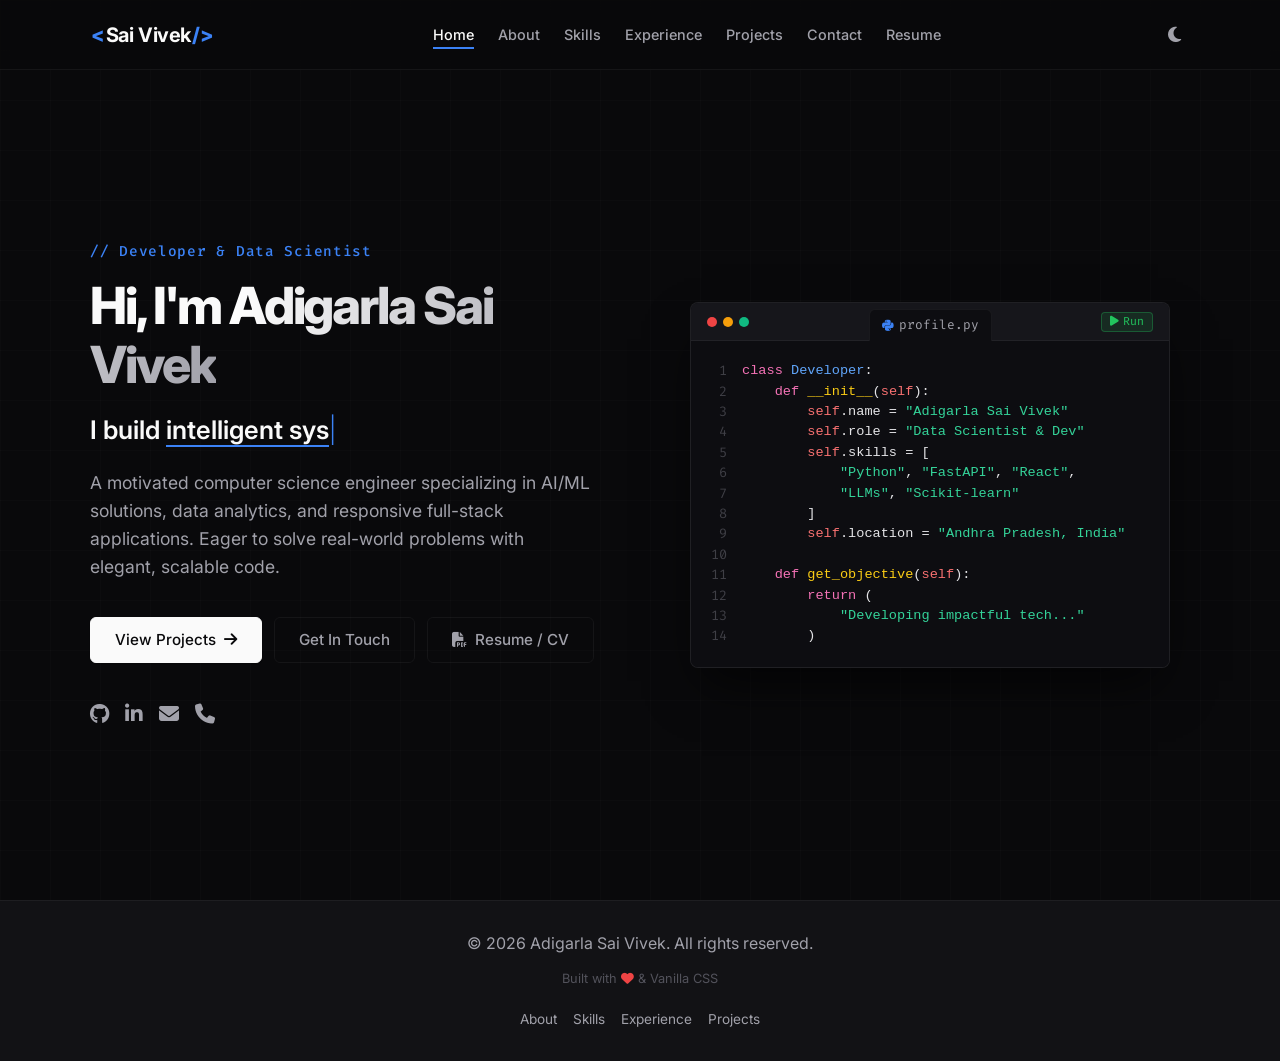
==== commit 4ff56ed8: "feat: add dedicated ATS single-page printable resume and auto print loaders" ====
--- a/index.html
+++ b/index.html
@@ -38,6 +38,7 @@
           <li><a href="experience.html" class="nav-link">Experience</a></li>
           <li><a href="projects.html" class="nav-link">Projects</a></li>
           <li><a href="contact.html" class="nav-link">Contact</a></li>
+          <li><a href="resume.html" target="_blank" class="nav-link">Resume</a></li>
         </ul>
       </nav>
 
@@ -72,7 +73,7 @@
           <div class="hero-cta">
             <a href="projects.html" class="btn btn-primary">View Projects <i class="fa-solid fa-arrow-right"></i></a>
             <a href="contact.html" class="btn btn-secondary">Get In Touch</a>
-            <button onclick="window.print()" class="btn btn-secondary btn-cv" aria-label="Print or Save CV"><i class="fa-solid fa-print"></i> Save CV</button>
+            <a href="resume.html" target="_blank" class="btn btn-secondary btn-cv" aria-label="Print or Save CV"><i class="fa-solid fa-file-pdf"></i> Resume / CV</a>
           </div>
           <div class="social-links">
             <a href="https://github.com/Saivivek-adigarla" target="_blank" rel="noopener noreferrer" aria-label="GitHub Profile">
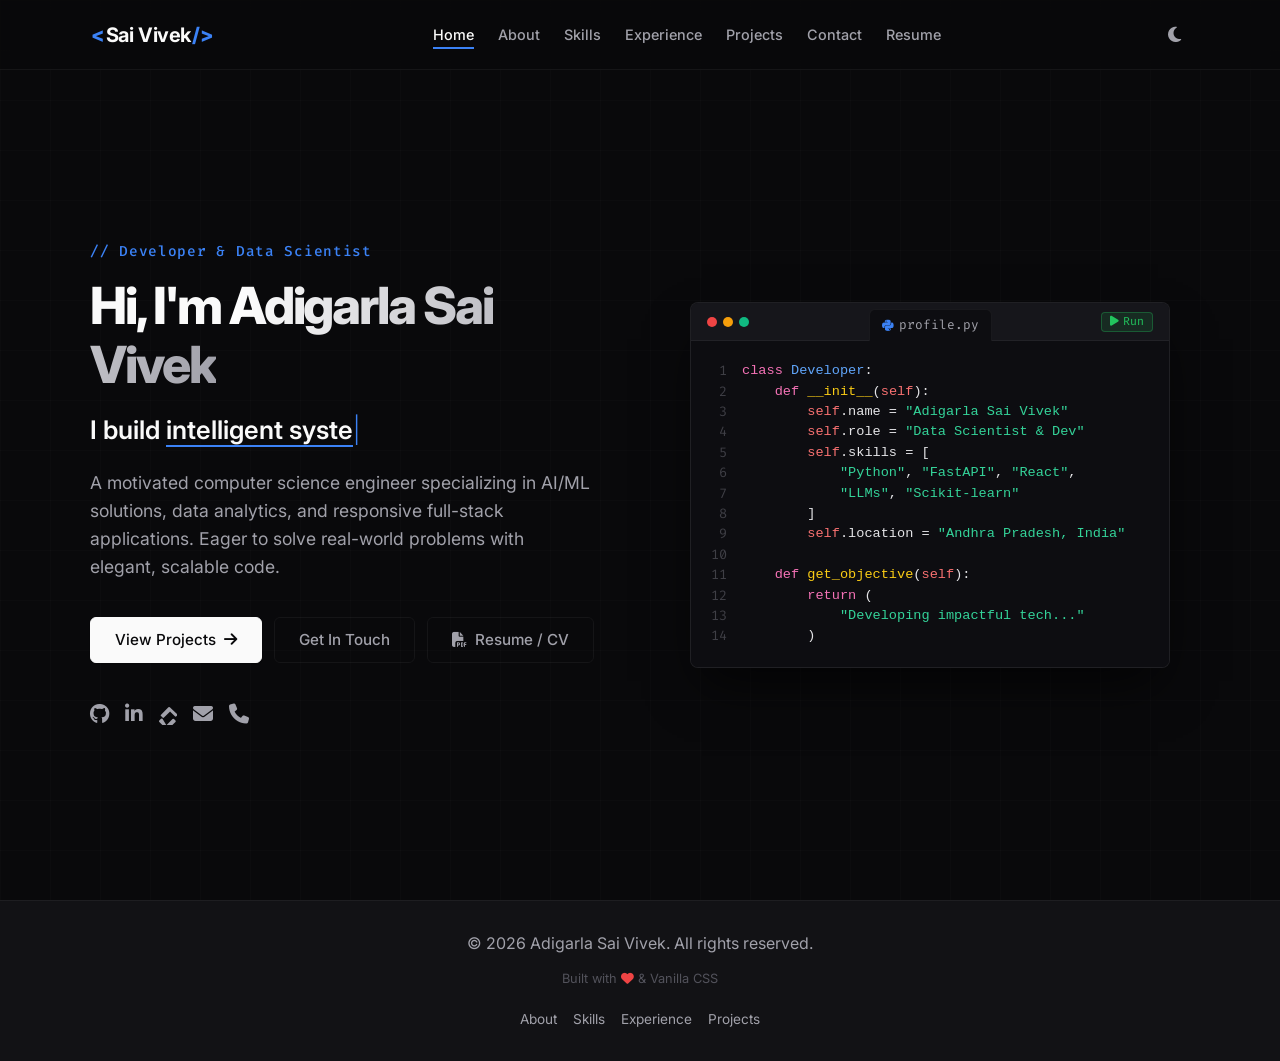
==== commit d88e8514: "feat: integrate LeetCode profile link in home, contact, and printable resume pages" ====
--- a/index.html
+++ b/index.html
@@ -82,6 +82,11 @@
             <a href="https://www.linkedin.com/in/adigarla-sai-vivek-157503320" target="_blank" rel="noopener noreferrer" aria-label="LinkedIn Profile">
               <i class="fa-brands fa-linkedin-in"></i>
             </a>
+            <a href="https://leetcode.com/u/Saivivek__25/" target="_blank" rel="noopener noreferrer" aria-label="LeetCode Profile" title="LeetCode Profile">
+              <svg viewBox="0 0 24 24" fill="currentColor" style="width: 18px; height: 18px; display: inline-block; vertical-align: middle;">
+                <path d="M13.483 0a1.374 1.374 0 0 0-.961.414l-9.777 9.778a1.38 1.38 0 0 0 0 1.95l1.95 1.95a1.38 1.38 0 0 0 1.951 0l7.827-7.828a.386.386 0 0 1 .548 0L21.2 12.4a1.38 1.38 0 0 0 1.951 0l1.014-1.014a1.38 1.38 0 0 0 0-1.95L14.444.414A1.374 1.374 0 0 0 13.483 0zm-8.835 15.688a1.38 1.38 0 0 0-1.951 0l-2.283 2.283a1.38 1.38 0 0 0 0 1.95l9.777 9.778a1.38 1.38 0 0 0 1.95 0l9.778-9.777a1.38 1.38 0 0 0 0-1.95l-1.95-1.95a1.38 1.38 0 0 0-1.951 0l-7.827 7.827a.386.386 0 0 1-.548 0z"/>
+              </svg>
+            </a>
             <a href="mailto:adigarlasaivivek@gmail.com" aria-label="Send Email">
               <i class="fa-solid fa-envelope"></i>
             </a>
--- a/style.css
+++ b/style.css
@@ -641,6 +641,79 @@
   gap: 1.2rem;
 }
 
+.profile-header-block {
+  display: flex;
+  align-items: center;
+  gap: 20px;
+  border-bottom: 1px solid var(--card-border);
+  padding-bottom: 20px;
+  margin-bottom: 10px;
+}
+
+.profile-avatar-frame {
+  width: 90px;
+  height: 90px;
+  border-radius: 50%;
+  padding: 3px;
+  background: linear-gradient(135deg, var(--accent-blue) 0%, #a855f7 100%);
+  display: flex;
+  align-items: center;
+  justify-content: center;
+  overflow: hidden;
+  box-shadow: 0 0 15px rgba(59, 130, 246, 0.15);
+  flex-shrink: 0;
+  position: relative;
+}
+
+.profile-avatar-frame::before {
+  content: 'SV';
+  position: absolute;
+  top: 3px;
+  left: 3px;
+  right: 3px;
+  bottom: 3px;
+  background: #141419;
+  color: #a1a1aa;
+  font-family: var(--font-mono);
+  font-size: 1.6rem;
+  font-weight: 700;
+  display: flex;
+  align-items: center;
+  justify-content: center;
+  border-radius: 50%;
+  z-index: 1;
+  letter-spacing: -0.05em;
+}
+
+body.light-theme .profile-avatar-frame::before {
+  background: #f4f4f5;
+  color: #71717a;
+}
+
+.profile-avatar-img {
+  width: 100%;
+  height: 100%;
+  border-radius: 50%;
+  object-fit: cover;
+  background: var(--bg-secondary);
+  position: relative;
+  z-index: 2;
+  transition: opacity 0.2s ease;
+}
+
+.profile-header-info h3 {
+  font-size: 1.35rem;
+  font-weight: 700;
+  color: var(--text-primary);
+  margin-bottom: 4px;
+}
+
+.profile-subtitle {
+  font-size: 0.88rem;
+  color: var(--accent-blue);
+  font-weight: 500;
+}
+
 .card-subtitle {
   font-size: 1.25rem;
   font-weight: 700;
@@ -741,38 +814,94 @@
   font-weight: 600;
 }
 
-.skills-list {
+.category-desc {
+  font-size: 0.85rem;
+  color: var(--text-secondary);
+  line-height: 1.4;
+  margin-bottom: 1.25rem;
+}
+
+.skills-dashboard-list {
   display: flex;
   flex-direction: column;
-  gap: 16px;
-}
-
-.skill-info {
+  gap: 10px;
+}
+
+.dashboard-skill-item {
   display: flex;
   justify-content: space-between;
+  align-items: center;
+  padding: 8px 12px;
+  background: rgba(255, 255, 255, 0.01);
+  border: 1px solid rgba(255, 255, 255, 0.02);
+  border-radius: 6px;
+  transition: all var(--transition-fast);
+}
+
+body.light-theme .dashboard-skill-item {
+  background: rgba(9, 9, 11, 0.01);
+  border-color: rgba(9, 9, 11, 0.02);
+}
+
+.dashboard-skill-item:hover {
+  border-color: rgba(255, 255, 255, 0.06);
+  background: rgba(255, 255, 255, 0.02);
+}
+
+body.light-theme .dashboard-skill-item:hover {
+  border-color: rgba(9, 9, 11, 0.06);
+  background: rgba(9, 9, 11, 0.02);
+}
+
+.skill-name {
+  font-size: 0.9rem;
   font-weight: 500;
-  font-size: 0.9rem;
-  margin-bottom: 6px;
-  color: var(--text-primary);
-}
-
-.skill-bar {
-  height: 4px;
-  background: rgba(255, 255, 255, 0.04);
-  border-radius: 2px;
-  overflow: hidden;
-}
-
-body.light-theme .skill-bar {
-  background: rgba(9, 9, 11, 0.06);
-}
-
-.skill-progress {
-  height: 100%;
-  background: var(--text-primary);
-  border-radius: 2px;
-  transform-origin: left;
-  animation: loadSkillProgress 1s ease-out forwards;
+  color: var(--text-primary);
+}
+
+.skill-badge {
+  font-size: 0.72rem;
+  font-family: var(--font-mono);
+  padding: 3px 8px;
+  border-radius: 4px;
+  font-weight: 500;
+  line-height: 1;
+}
+
+.badge-expert {
+  background: rgba(59, 130, 246, 0.1);
+  color: #60a5fa;
+  border: 1px solid rgba(59, 130, 246, 0.2);
+}
+
+body.light-theme .badge-expert {
+  background: rgba(37, 99, 235, 0.08);
+  color: #2563eb;
+  border-color: rgba(37, 99, 235, 0.15);
+}
+
+.badge-advanced {
+  background: rgba(168, 85, 247, 0.1);
+  color: #c084fc;
+  border: 1px solid rgba(168, 85, 247, 0.2);
+}
+
+body.light-theme .badge-advanced {
+  background: rgba(147, 51, 234, 0.08);
+  color: #7e22ce;
+  border-color: rgba(147, 51, 234, 0.15);
+}
+
+.badge-intermediate {
+  background: rgba(244, 63, 94, 0.1);
+  color: #fb7185;
+  border: 1px solid rgba(244, 63, 94, 0.2);
+}
+
+body.light-theme .badge-intermediate {
+  background: rgba(225, 29, 72, 0.08);
+  color: #be123c;
+  border-color: rgba(225, 29, 72, 0.15);
 }
 
 .tags-container {
@@ -1929,3 +2058,30 @@
     font-weight: 500 !important;
   }
 }
+
+/* ==========================================================================
+   10. CHRONOLOGICAL/LEFT-ALIGNED CHANGELOG TIMELINE (DESKTOP OVERRIDES)
+   ========================================================================== */
+@media (min-width: 769px) {
+  .timeline-left-aligned::after {
+    left: 20px !important;
+    margin-left: 0 !important;
+  }
+
+  .timeline-left-aligned .timeline-item {
+    width: 100% !important;
+    left: 0 !important;
+    padding-left: 45px !important;
+    padding-right: 0 !important;
+    margin-bottom: 30px !important;
+  }
+
+  .timeline-left-aligned .timeline-item:last-child {
+    margin-bottom: 0 !important;
+  }
+
+  .timeline-left-aligned .timeline-dot {
+    left: 15px !important;
+    right: auto !important;
+  }
+}
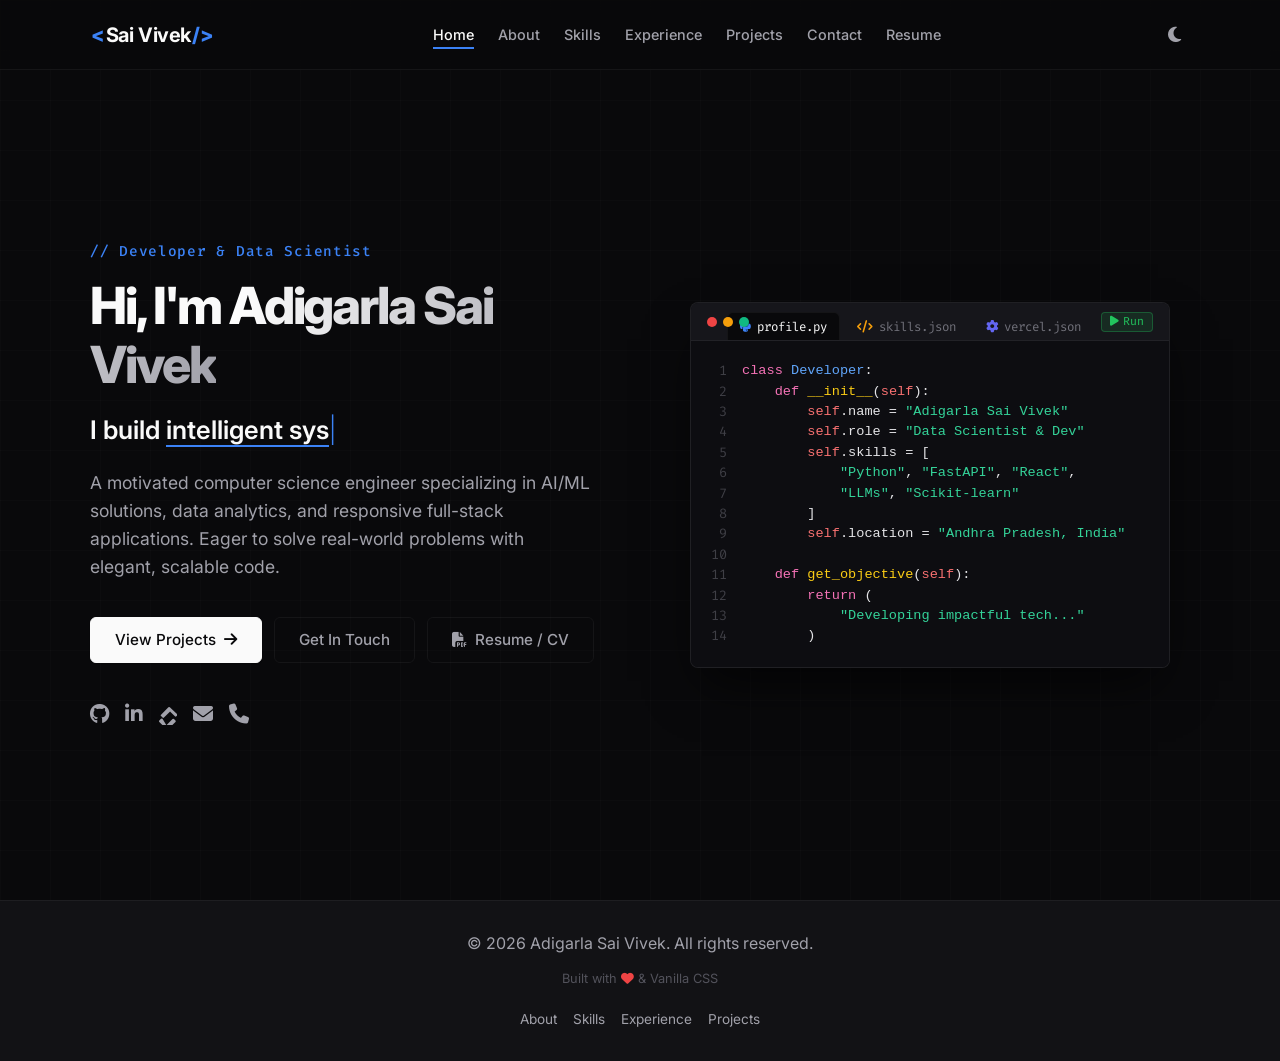
==== commit 97ee2189: "design: elevate portfolio visual design with multi-tab terminal, browser mockup frames, card border " ====
--- a/index.html
+++ b/index.html
@@ -105,14 +105,24 @@
                 <span class="btn-minimize"></span>
                 <span class="btn-maximize"></span>
               </div>
-              <div class="terminal-tab">
-                <i class="fa-brands fa-python python-color"></i> profile.py
+              <div class="terminal-tabs-wrapper">
+                <button class="terminal-tab active" data-tab="profile" aria-label="Show profile.py">
+                  <i class="fa-brands fa-python python-color"></i> profile.py
+                </button>
+                <button class="terminal-tab" data-tab="skills" aria-label="Show skills.json">
+                  <i class="fa-solid fa-code json-color" style="color: #f59e0b;"></i> skills.json
+                </button>
+                <button class="terminal-tab" data-tab="vercel" aria-label="Show vercel.json">
+                  <i class="fa-solid fa-gear vercel-color" style="color: #6366f1;"></i> vercel.json
+                </button>
               </div>
               <button id="run-btn" class="terminal-run-btn" title="Run code" aria-label="Run Python script">
                 <i class="fa-solid fa-play"></i> Run
               </button>
             </div>
-            <div class="terminal-body">
+            
+            <!-- Tab 1: profile.py -->
+            <div class="terminal-body active" id="tab-content-profile">
               <div class="line-numbers">
                 <span>1</span><span>2</span><span>3</span><span>4</span><span>5</span><span>6</span><span>7</span><span>8</span><span>9</span><span>10</span><span>11</span><span>12</span><span>13</span><span>14</span>
               </div>
@@ -130,6 +140,39 @@
         <span class="keyword">return</span> (
             <span class="string">"Developing impactful tech..."</span>
         )</code></pre>
+            </div>
+
+            <!-- Tab 2: skills.json -->
+            <div class="terminal-body" id="tab-content-skills" style="display: none;">
+              <div class="line-numbers">
+                <span>1</span><span>2</span><span>3</span><span>4</span><span>5</span><span>6</span><span>7</span><span>8</span><span>9</span><span>10</span><span>11</span><span>12</span>
+              </div>
+              <pre class="code-editor"><code>{
+  <span class="keyword">"languages"</span>: [<span class="string">"Python"</span>, <span class="string">"JavaScript"</span>, <span class="string">"Java"</span>, <span class="string">"SQL"</span>],
+  <span class="keyword">"frameworks"</span>: [<span class="string">"FastAPI"</span>, <span class="string">"React.js"</span>, <span class="string">"Node.js"</span>],
+  <span class="keyword">"ai_engineering"</span>: {
+    <span class="keyword">"llms"</span>: [<span class="string">"GPT-4"</span>, <span class="string">"Claude"</span>, <span class="string">"Llama-3"</span>],
+    <span class="keyword">"rag"</span>: [<span class="string">"ChromaDB"</span>, <span class="string">"VectorStore"</span>],
+    <span class="keyword">"pipelines"</span>: [<span class="string">"LangChain"</span>, <span class="string">"CrewAI"</span>]
+  },
+  <span class="keyword">"databases"</span>: [<span class="string">"MongoDB"</span>, <span class="string">"MySQL"</span>],
+  <span class="keyword">"status"</span>: <span class="string">"open_for_roles_2026"</span>
+}</code></pre>
+            </div>
+
+            <!-- Tab 3: vercel.json -->
+            <div class="terminal-body" id="tab-content-vercel" style="display: none;">
+              <div class="line-numbers">
+                <span>1</span><span>2</span><span>3</span><span>4</span><span>5</span><span>6</span><span>7</span><span>8</span>
+              </div>
+              <pre class="code-editor"><code>{
+  <span class="keyword">"version"</span>: 2,
+  <span class="keyword">"builds"</span>: [
+    { <span class="keyword">"src"</span>: <span class="string">"*.html"</span>, <span class="keyword">"use"</span>: <span class="string">"@vercel/static"</span> }
+  ],
+  <span class="keyword">"cleanUrls"</span>: <span class="keyword">true</span>,
+  <span class="keyword">"status"</span>: <span class="string">"deployed_to_vercel"</span>
+}</code></pre>
             </div>
             <!-- Simulated console output -->
             <div id="terminal-console" class="terminal-console hidden">
--- a/style.css
+++ b/style.css
@@ -542,20 +542,41 @@
 .btn-minimize { background-color: #f59e0b; }
 .btn-maximize { background-color: #10b981; }
 
+.terminal-tabs-wrapper {
+  display: flex;
+  gap: 4px;
+  margin-left: 20px;
+  align-items: flex-end;
+  height: 100%;
+}
+
 .terminal-tab {
-  margin: 0 auto;
-  color: #a1a1aa;
-  font-size: 0.8rem;
+  color: #71717a;
+  font-size: 0.78rem;
   display: flex;
   align-items: center;
   gap: 6px;
-  background: #0d0d11;
-  padding: 6px 12px;
+  background: transparent;
+  padding: 4px 12px;
   border-radius: 6px 6px 0 0;
-  border: 1px solid rgba(255, 255, 255, 0.05);
+  border: 1px solid transparent;
   border-bottom: none;
-  margin-top: 6px;
-  height: 32px;
+  cursor: pointer;
+  height: 28px;
+  transition: all var(--transition-fast);
+  font-family: var(--font-mono);
+  outline: none;
+}
+
+.terminal-tab:hover {
+  color: #d4d4d8;
+  background: rgba(255, 255, 255, 0.02);
+}
+
+.terminal-tab.active {
+  color: var(--text-primary);
+  background: #09090b;
+  border-color: rgba(255, 255, 255, 0.05);
 }
 
 .python-color {
@@ -2085,3 +2106,147 @@
     right: auto !important;
   }
 }
+
+/* ==========================================================================
+   11. BROWSER MOCKUP HEADERS (PROJECTS CARDS)
+   ========================================================================== */
+.browser-mockup {
+  display: flex;
+  flex-direction: column;
+  border-radius: 8px;
+  overflow: hidden;
+  border: 1px solid var(--card-border);
+  background: var(--bg-secondary);
+  transition: all var(--transition-fast);
+  height: 100%;
+}
+
+.browser-header {
+  background: #09090b;
+  border-bottom: 1px solid var(--card-border);
+  height: 28px;
+  display: flex;
+  align-items: center;
+  padding: 0 12px;
+  gap: 15px;
+  position: relative;
+}
+
+.browser-dots {
+  display: flex;
+  gap: 5px;
+}
+
+.browser-dots span {
+  width: 6px;
+  height: 6px;
+  border-radius: 50%;
+  display: inline-block;
+}
+
+.dot-red { background: #ef4444; }
+.dot-yellow { background: #f59e0b; }
+.dot-green { background: #10b981; }
+
+.browser-address {
+  background: rgba(255, 255, 255, 0.03);
+  border: 1px solid var(--card-border);
+  border-radius: 4px;
+  font-size: 0.65rem;
+  color: var(--text-muted);
+  padding: 2px 12px;
+  font-family: var(--font-mono);
+  min-width: 140px;
+  max-width: 260px;
+  text-align: center;
+  white-space: nowrap;
+  overflow: hidden;
+  text-overflow: ellipsis;
+  margin: 0 auto;
+  position: absolute;
+  left: 50%;
+  transform: translateX(-50%);
+}
+
+.browser-body {
+  position: relative;
+  height: 180px;
+  display: flex;
+  align-items: center;
+  justify-content: center;
+  overflow: hidden;
+  transition: all var(--transition-fast);
+}
+
+/* Hover spotlight glow */
+.project-card:hover .browser-mockup {
+  border-color: rgba(255, 255, 255, 0.08);
+  box-shadow: 0 0 20px rgba(59, 130, 246, 0.08);
+}
+
+/* ==========================================================================
+   12. SPOTLIGHT BORDER HOVER GLOWS (CARDS)
+   ========================================================================== */
+.glass-card {
+  position: relative;
+  background: rgba(20, 20, 25, 0.65);
+  border: 1px solid var(--card-border);
+  border-radius: 12px;
+  padding: 30px;
+  backdrop-filter: blur(12px);
+  -webkit-backdrop-filter: blur(12px);
+  transition: border-color 0.3s ease, box-shadow 0.3s ease, transform 0.3s ease;
+}
+
+.glass-card::before {
+  content: '';
+  position: absolute;
+  top: -1px;
+  left: -1px;
+  right: -1px;
+  bottom: -1px;
+  border-radius: 12px;
+  background: radial-gradient(400px circle at var(--mouse-x, 0px) var(--mouse-y, 0px), rgba(255, 255, 255, 0.04), transparent 40%);
+  z-index: 1;
+  pointer-events: none;
+  opacity: 0;
+  transition: opacity 0.3s ease;
+}
+
+.glass-card:hover::before {
+  opacity: 1;
+}
+
+.glass-card > * {
+  position: relative;
+  z-index: 2;
+}
+
+/* ==========================================================================
+   13. STAGGERED SCROLL ENTRY TRANSITIONS
+   ========================================================================== */
+@keyframes fadeInUp {
+  from {
+    opacity: 0;
+    transform: translateY(15px);
+  }
+  to {
+    opacity: 1;
+    transform: translateY(0);
+  }
+}
+
+.animate-fade-in {
+  opacity: 0;
+}
+
+.animate-fade-in.loaded {
+  animation: fadeInUp 0.5s cubic-bezier(0.16, 1, 0.3, 1) forwards;
+}
+
+.stagger-1 { animation-delay: 80ms; }
+.stagger-2 { animation-delay: 160ms; }
+.stagger-3 { animation-delay: 240ms; }
+.stagger-4 { animation-delay: 320ms; }
+.stagger-5 { animation-delay: 400ms; }
+.stagger-6 { animation-delay: 480ms; }
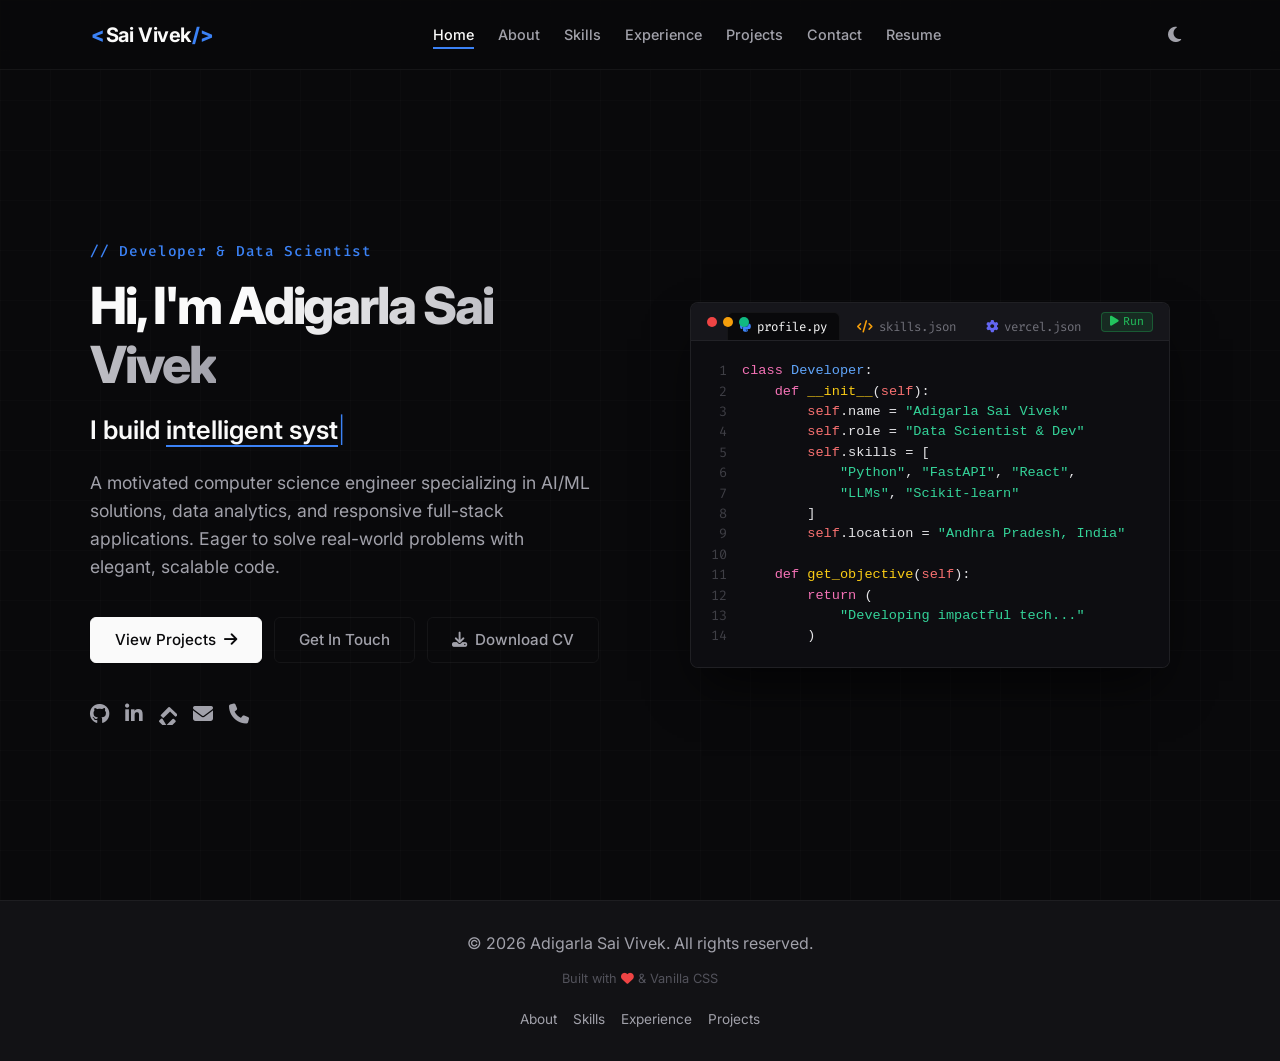
==== commit a3a8149f: "feat: compile and host direct single-page ATS PDF resume download" ====
--- a/index.html
+++ b/index.html
@@ -73,7 +73,7 @@
           <div class="hero-cta">
             <a href="projects.html" class="btn btn-primary">View Projects <i class="fa-solid fa-arrow-right"></i></a>
             <a href="contact.html" class="btn btn-secondary">Get In Touch</a>
-            <a href="resume.html" target="_blank" class="btn btn-secondary btn-cv" aria-label="Print or Save CV"><i class="fa-solid fa-file-pdf"></i> Resume / CV</a>
+            <a href="assets/Sai_Vivek_Resume.pdf" download="Sai_Vivek_Resume.pdf" class="btn btn-secondary btn-cv" aria-label="Download CV PDF"><i class="fa-solid fa-download"></i> Download CV</a>
           </div>
           <div class="social-links">
             <a href="https://github.com/Saivivek-adigarla" target="_blank" rel="noopener noreferrer" aria-label="GitHub Profile">
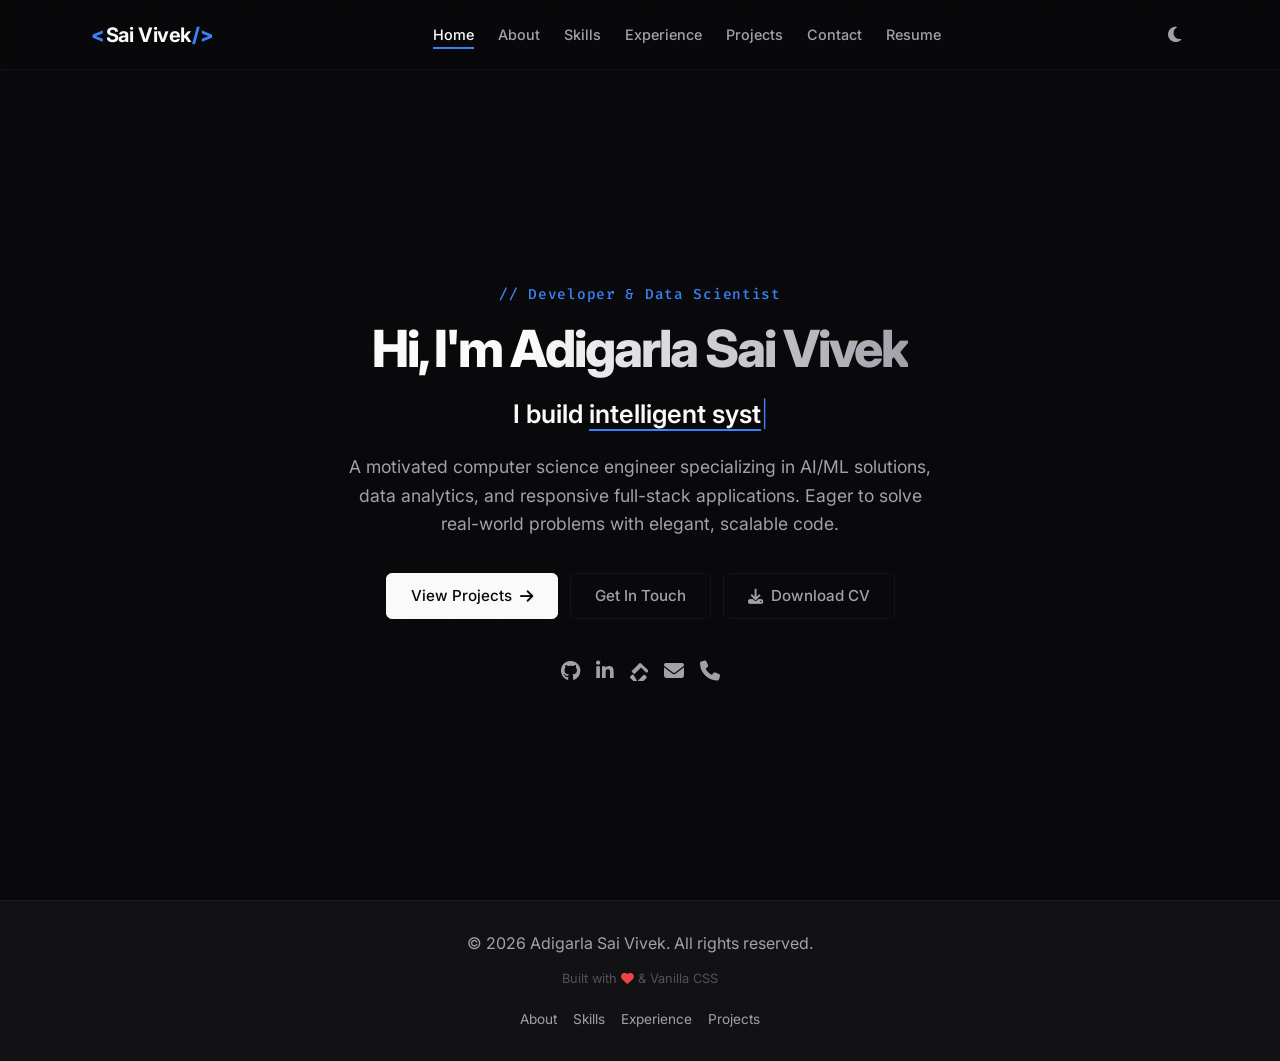
==== commit 5f702ce0: "feat: remove mock terminal layout and transition to centered minimalist hero design" ====
--- a/index.html
+++ b/index.html
@@ -60,8 +60,8 @@
   <main>
     <!-- Hero / Intro Section -->
     <section id="hero" class="hero-section">
-      <div class="section-container hero-grid">
-        <div class="hero-content">
+      <div class="section-container hero-centered">
+        <div class="hero-content-centered">
           <span class="hero-subtitle">// Developer &amp; Data Scientist</span>
           <h1 class="hero-title">Hi, I'm <span class="name-gradient">Adigarla Sai Vivek</span></h1>
           <h2 class="hero-role-wrapper">
@@ -95,92 +95,6 @@
             </a>
           </div>
         </div>
-        
-        <!-- Mock IDE Terminal Card -->
-        <div class="hero-terminal">
-          <div class="terminal-window">
-            <div class="terminal-header">
-              <div class="terminal-buttons">
-                <span class="btn-close"></span>
-                <span class="btn-minimize"></span>
-                <span class="btn-maximize"></span>
-              </div>
-              <div class="terminal-tabs-wrapper">
-                <button class="terminal-tab active" data-tab="profile" aria-label="Show profile.py">
-                  <i class="fa-brands fa-python python-color"></i> profile.py
-                </button>
-                <button class="terminal-tab" data-tab="skills" aria-label="Show skills.json">
-                  <i class="fa-solid fa-code json-color" style="color: #f59e0b;"></i> skills.json
-                </button>
-                <button class="terminal-tab" data-tab="vercel" aria-label="Show vercel.json">
-                  <i class="fa-solid fa-gear vercel-color" style="color: #6366f1;"></i> vercel.json
-                </button>
-              </div>
-              <button id="run-btn" class="terminal-run-btn" title="Run code" aria-label="Run Python script">
-                <i class="fa-solid fa-play"></i> Run
-              </button>
-            </div>
-            
-            <!-- Tab 1: profile.py -->
-            <div class="terminal-body active" id="tab-content-profile">
-              <div class="line-numbers">
-                <span>1</span><span>2</span><span>3</span><span>4</span><span>5</span><span>6</span><span>7</span><span>8</span><span>9</span><span>10</span><span>11</span><span>12</span><span>13</span><span>14</span>
-              </div>
-              <pre class="code-editor"><code><span class="keyword">class</span> <span class="class-name">Developer</span>:
-    <span class="keyword">def</span> <span class="method">__init__</span>(<span class="self">self</span>):
-        <span class="self">self</span>.name = <span class="string">"Adigarla Sai Vivek"</span>
-        <span class="self">self</span>.role = <span class="string">"Data Scientist &amp; Dev"</span>
-        <span class="self">self</span>.skills = [
-            <span class="string">"Python"</span>, <span class="string">"FastAPI"</span>, <span class="string">"React"</span>,
-            <span class="string">"LLMs"</span>, <span class="string">"Scikit-learn"</span>
-        ]
-        <span class="self">self</span>.location = <span class="string">"Andhra Pradesh, India"</span>
-
-    <span class="keyword">def</span> <span class="method">get_objective</span>(<span class="self">self</span>):
-        <span class="keyword">return</span> (
-            <span class="string">"Developing impactful tech..."</span>
-        )</code></pre>
-            </div>
-
-            <!-- Tab 2: skills.json -->
-            <div class="terminal-body" id="tab-content-skills" style="display: none;">
-              <div class="line-numbers">
-                <span>1</span><span>2</span><span>3</span><span>4</span><span>5</span><span>6</span><span>7</span><span>8</span><span>9</span><span>10</span><span>11</span><span>12</span>
-              </div>
-              <pre class="code-editor"><code>{
-  <span class="keyword">"languages"</span>: [<span class="string">"Python"</span>, <span class="string">"JavaScript"</span>, <span class="string">"Java"</span>, <span class="string">"SQL"</span>],
-  <span class="keyword">"frameworks"</span>: [<span class="string">"FastAPI"</span>, <span class="string">"React.js"</span>, <span class="string">"Node.js"</span>],
-  <span class="keyword">"ai_engineering"</span>: {
-    <span class="keyword">"llms"</span>: [<span class="string">"GPT-4"</span>, <span class="string">"Claude"</span>, <span class="string">"Llama-3"</span>],
-    <span class="keyword">"rag"</span>: [<span class="string">"ChromaDB"</span>, <span class="string">"VectorStore"</span>],
-    <span class="keyword">"pipelines"</span>: [<span class="string">"LangChain"</span>, <span class="string">"CrewAI"</span>]
-  },
-  <span class="keyword">"databases"</span>: [<span class="string">"MongoDB"</span>, <span class="string">"MySQL"</span>],
-  <span class="keyword">"status"</span>: <span class="string">"open_for_roles_2026"</span>
-}</code></pre>
-            </div>
-
-            <!-- Tab 3: vercel.json -->
-            <div class="terminal-body" id="tab-content-vercel" style="display: none;">
-              <div class="line-numbers">
-                <span>1</span><span>2</span><span>3</span><span>4</span><span>5</span><span>6</span><span>7</span><span>8</span>
-              </div>
-              <pre class="code-editor"><code>{
-  <span class="keyword">"version"</span>: 2,
-  <span class="keyword">"builds"</span>: [
-    { <span class="keyword">"src"</span>: <span class="string">"*.html"</span>, <span class="keyword">"use"</span>: <span class="string">"@vercel/static"</span> }
-  ],
-  <span class="keyword">"cleanUrls"</span>: <span class="keyword">true</span>,
-  <span class="keyword">"status"</span>: <span class="string">"deployed_to_vercel"</span>
-}</code></pre>
-            </div>
-            <!-- Simulated console output -->
-            <div id="terminal-console" class="terminal-console hidden">
-              <div class="console-header">Console Output</div>
-              <pre class="console-log"></pre>
-            </div>
-          </div>
-        </div>
       </div>
     </section>
   </main>
--- a/style.css
+++ b/style.css
@@ -2250,3 +2250,41 @@
 .stagger-4 { animation-delay: 320ms; }
 .stagger-5 { animation-delay: 400ms; }
 .stagger-6 { animation-delay: 480ms; }
+
+/* ==========================================================================
+   14. CENTERED HERO PAGE LAYOUT
+   ========================================================================== */
+.hero-centered {
+  display: flex;
+  flex-direction: column;
+  align-items: center;
+  justify-content: center;
+  text-align: center;
+  width: 100%;
+  max-width: 800px;
+  margin: 0 auto;
+  padding-top: 60px;
+  padding-bottom: 60px;
+}
+
+.hero-content-centered {
+  display: flex;
+  flex-direction: column;
+  align-items: center;
+  justify-content: center;
+}
+
+.hero-centered .hero-desc {
+  max-width: 600px;
+  margin-left: auto;
+  margin-right: auto;
+}
+
+.hero-centered .hero-cta {
+  justify-content: center;
+  flex-wrap: wrap;
+}
+
+.hero-centered .social-links {
+  justify-content: center;
+}
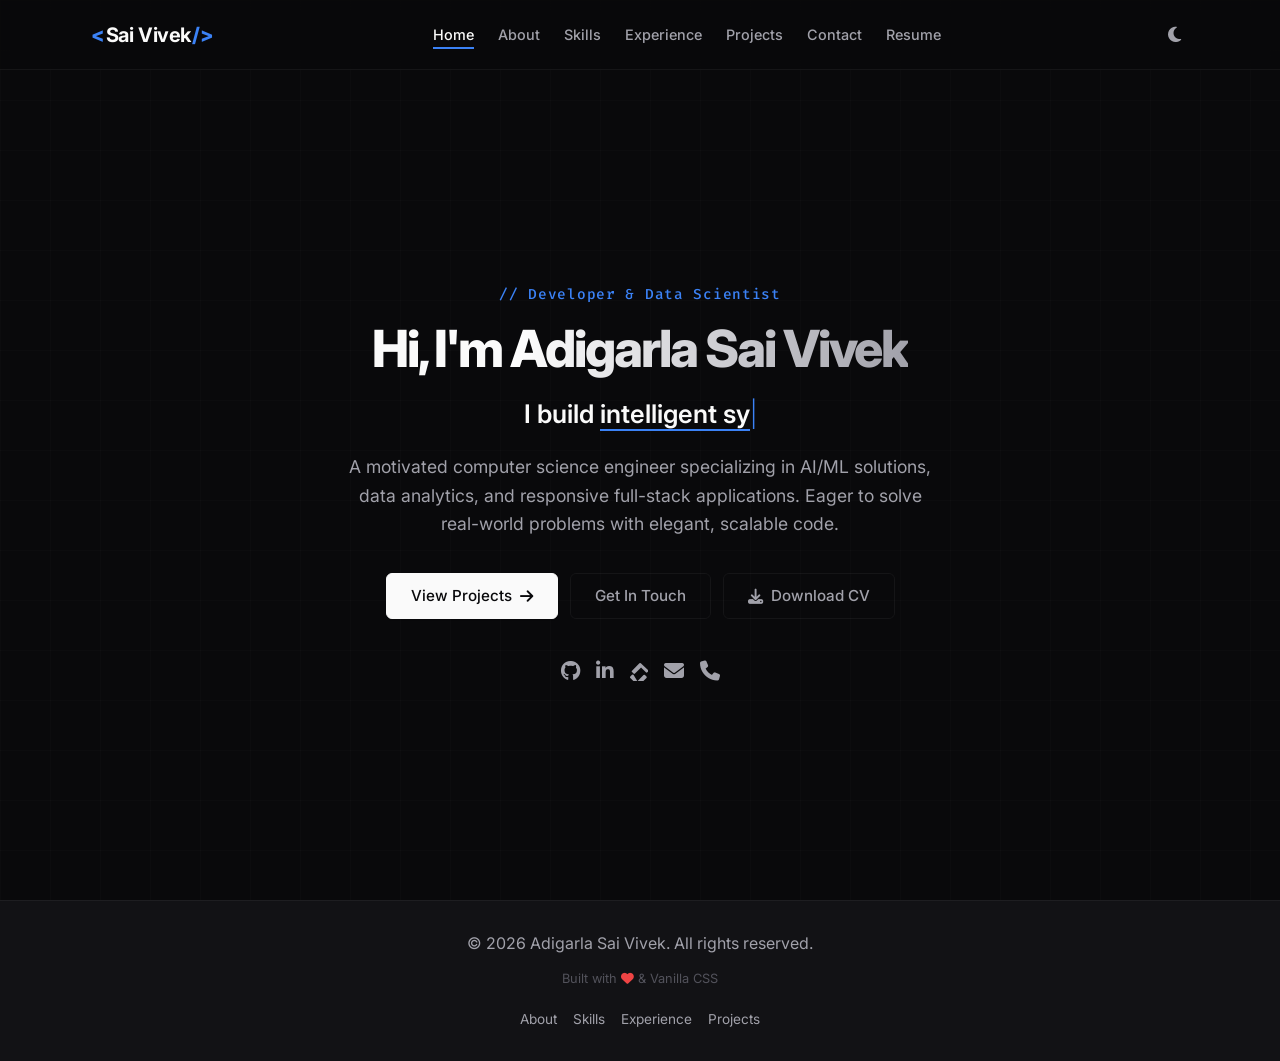
==== commit c5e064c0: "style: enforce single-page print constraints and add cache-buster query parameter to index.html CV d" ====
--- a/index.html
+++ b/index.html
@@ -73,7 +73,7 @@
           <div class="hero-cta">
             <a href="projects.html" class="btn btn-primary">View Projects <i class="fa-solid fa-arrow-right"></i></a>
             <a href="contact.html" class="btn btn-secondary">Get In Touch</a>
-            <a href="assets/Sai_Vivek_Resume.pdf" download="Sai_Vivek_Resume.pdf" class="btn btn-secondary btn-cv" aria-label="Download CV PDF"><i class="fa-solid fa-download"></i> Download CV</a>
+            <a href="assets/Sai_Vivek_Resume.pdf?v=1.2" download="Sai_Vivek_Resume.pdf" class="btn btn-secondary btn-cv" aria-label="Download CV PDF"><i class="fa-solid fa-download"></i> Download CV</a>
           </div>
           <div class="social-links">
             <a href="https://github.com/Saivivek-adigarla" target="_blank" rel="noopener noreferrer" aria-label="GitHub Profile">
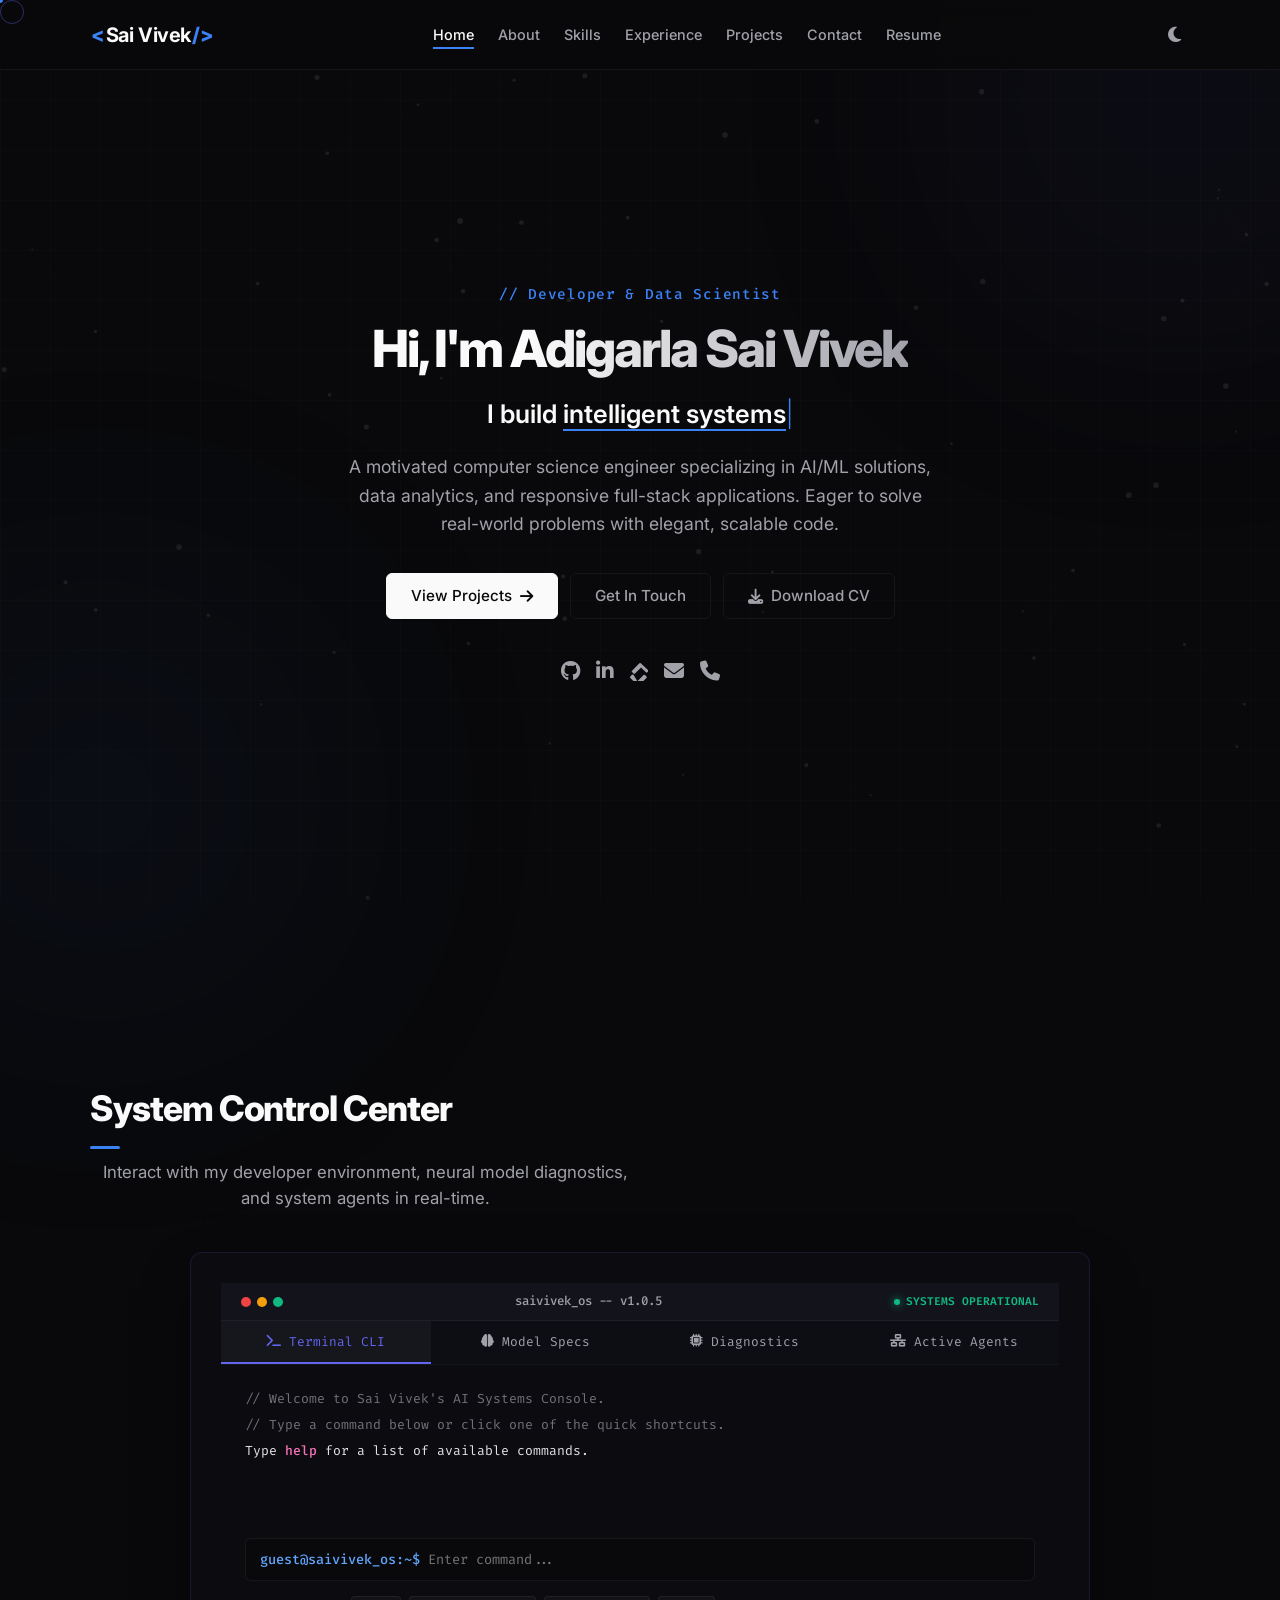
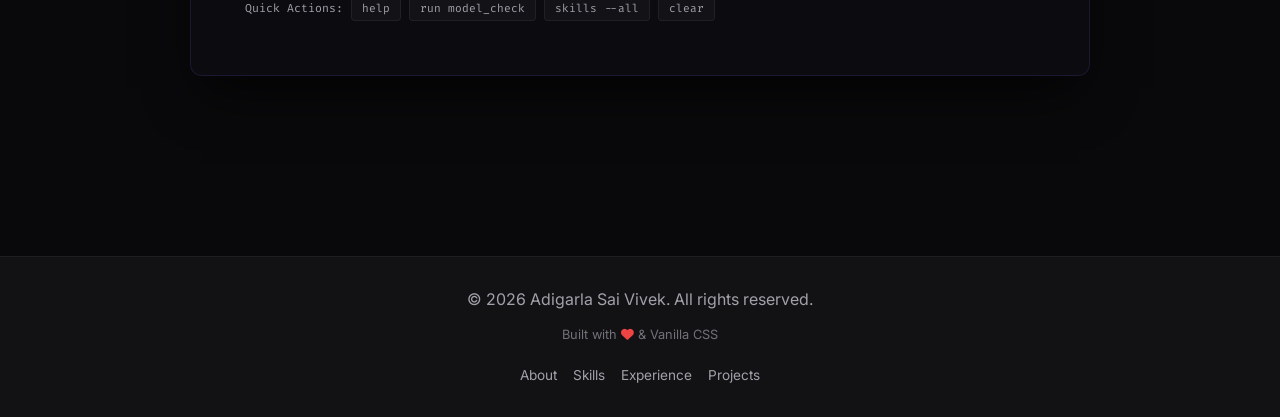
==== commit 39af1626: "feat: upgrade landing page with interactive AI System Control Center and command terminal" ====
--- a/index.html
+++ b/index.html
@@ -97,6 +97,159 @@
         </div>
       </div>
     </section>
+
+    <!-- Interactive AI Console Section -->
+    <section id="ai-console" class="ai-console-section">
+      <div class="section-container">
+        <h2 class="section-title left-align">System Control Center</h2>
+        <p class="section-subtitle left-align" style="margin-left: 0; margin-bottom: 2.5rem;">Interact with my developer environment, neural model diagnostics, and system agents in real-time.</p>
+        
+        <div class="terminal-window glass-card">
+          <!-- Window Header Bar -->
+          <div class="terminal-header">
+            <div class="terminal-dots">
+              <span class="btn-close"></span>
+              <span class="btn-minimize"></span>
+              <span class="btn-maximize"></span>
+            </div>
+            <div class="terminal-title">saivivek_os -- v1.0.5</div>
+            <div class="terminal-status">
+              <span class="status-indicator-green"></span>
+              <span class="status-text">SYSTEMS OPERATIONAL</span>
+            </div>
+          </div>
+          
+          <!-- Tab Navigation -->
+          <div class="terminal-nav">
+            <button class="terminal-nav-tab active" data-tab="cli">
+              <i class="fa-solid fa-terminal"></i> Terminal CLI
+            </button>
+            <button class="terminal-nav-tab" data-tab="specs">
+              <i class="fa-solid fa-brain"></i> Model Specs
+            </button>
+            <button class="terminal-nav-tab" data-tab="diagnostics">
+              <i class="fa-solid fa-microchip"></i> Diagnostics
+            </button>
+            <button class="terminal-nav-tab" data-tab="agents">
+              <i class="fa-solid fa-network-wired"></i> Active Agents
+            </button>
+          </div>
+          
+          <!-- Terminal Content Panels -->
+          <div class="terminal-content">
+            <!-- CLI Content Panel -->
+            <div class="terminal-panel active" id="panel-cli">
+              <div class="cli-output" id="cli-output-log">
+                <div class="cli-line comment">// Welcome to Sai Vivek's AI Systems Console.</div>
+                <div class="cli-line comment">// Type a command below or click one of the quick shortcuts.</div>
+                <div class="cli-line">Type <span class="keyword">help</span> for a list of available commands.</div>
+              </div>
+              <div class="cli-input-wrapper">
+                <span class="cli-prompt">guest@saivivek_os:~$</span>
+                <input type="text" id="cli-input-field" placeholder="Enter command..." autocomplete="off">
+              </div>
+              <div class="cli-shortcuts">
+                <span class="shortcut-label">Quick Actions:</span>
+                <button class="cli-btn" data-cmd="help">help</button>
+                <button class="cli-btn" data-cmd="run model_check">run model_check</button>
+                <button class="cli-btn" data-cmd="skills --all">skills --all</button>
+                <button class="cli-btn" data-cmd="clear">clear</button>
+              </div>
+            </div>
+            
+            <!-- Specs Content Panel -->
+            <div class="terminal-panel" id="panel-specs">
+              <div class="specs-grid">
+                <div class="spec-card">
+                  <div class="spec-label">MODEL PARAMS</div>
+                  <div class="spec-value accent-cyan">7.2B Parameters</div>
+                </div>
+                <div class="spec-card">
+                  <div class="spec-label">INFERENCE SPEED</div>
+                  <div class="spec-value accent-indigo">14ms / Token</div>
+                </div>
+                <div class="spec-card">
+                  <div class="spec-label">RAG EMBEDDINGS</div>
+                  <div class="spec-value accent-blue">1536 (Text-002)</div>
+                </div>
+                <div class="spec-card">
+                  <div class="spec-label">QUANTIZATION</div>
+                  <div class="spec-value accent-purple">INT8 Precision</div>
+                </div>
+              </div>
+              <div class="specs-notes">
+                <div class="cli-line comment">// Model configuration optimized for local edge deployment.</div>
+                <div class="cli-line">Fine-tuned on MERN architecture patterns, FastAPI microservices, and general computer science problem-solving datasets.</div>
+              </div>
+            </div>
+            
+            <!-- Diagnostics Content Panel -->
+            <div class="terminal-panel" id="panel-diagnostics">
+              <div class="diagnostics-list">
+                <div class="diag-item">
+                  <div class="diag-header">
+                    <span>NLP &amp; RAG System</span>
+                    <span class="diag-status text-emerald">Active</span>
+                  </div>
+                  <div class="diag-bar-wrapper">
+                    <div class="diag-bar bar-emerald" style="width: 96%;"></div>
+                  </div>
+                  <div class="diag-meta">Accuracy: 96.4% | Latency: 18ms</div>
+                </div>
+                <div class="diag-item">
+                  <div class="diag-header">
+                    <span>MERN Backend APIs</span>
+                    <span class="diag-status text-emerald">Active</span>
+                  </div>
+                  <div class="diag-bar-wrapper">
+                    <div class="diag-bar bar-blue" style="width: 98%;"></div>
+                  </div>
+                  <div class="diag-meta">Uptime: 99.98% | Request Rate: 48/s</div>
+                </div>
+                <div class="diag-item">
+                  <div class="diag-header">
+                    <span>Data Analysis Pipelines</span>
+                    <span class="diag-status text-cyan">Optimized</span>
+                  </div>
+                  <div class="diag-bar-wrapper">
+                    <div class="diag-bar bar-cyan" style="width: 94%;"></div>
+                  </div>
+                  <div class="diag-meta">Processing Rate: 12.4k rows/s</div>
+                </div>
+              </div>
+            </div>
+            
+            <!-- Active Agents Content Panel -->
+            <div class="terminal-panel" id="panel-agents">
+              <div class="agents-console">
+                <div class="agent-item">
+                  <div class="agent-avatar"><i class="fa-solid fa-robot"></i></div>
+                  <div class="agent-info">
+                    <div class="agent-name">RAG Orchestrator</div>
+                    <div class="agent-activity comment">Searching knowledge graph for portfolio data...</div>
+                  </div>
+                </div>
+                <div class="agent-item">
+                  <div class="agent-avatar"><i class="fa-solid fa-chart-line"></i></div>
+                  <div class="agent-info">
+                    <div class="agent-name">Data Pipeline Agent</div>
+                    <div class="agent-activity comment">Normalizing input matrices for model evaluation...</div>
+                  </div>
+                </div>
+                <div class="agent-item">
+                  <div class="agent-avatar"><i class="fa-solid fa-code-branch"></i></div>
+                  <div class="agent-info">
+                    <div class="agent-name">Deployment Orchestrator</div>
+                    <div class="agent-activity comment">Monitoring Vercel and GitHub deployment webhooks...</div>
+                  </div>
+                </div>
+              </div>
+            </div>
+            
+          </div>
+        </div>
+      </div>
+    </section>
   </main>
 
   <!-- Footer -->
--- a/style.css
+++ b/style.css
@@ -12,7 +12,7 @@
   
   --text-primary: #fafafa;    /* Zinc 50 */
   --text-secondary: #a1a1aa;  /* Zinc 400 */
-  --text-muted: #52525b;      /* Zinc 600 */
+  --text-muted: #71717a;      /* Zinc 500 (fully readable) */
   
   --accent-blue: #3b82f6;     /* Cobalt Blue */
   --accent-indigo: #6366f1;   /* Modern Purple */
@@ -39,25 +39,25 @@
 
 /* Light Theme Variables */
 body.light-theme {
-  --bg-primary: #fcfcfd;
-  --bg-secondary: #f4f4f5;
-  --card-bg: rgba(255, 255, 255, 0.75);
-  --card-border: rgba(9, 9, 11, 0.06);
+  --bg-primary: #f8fafc;        /* Slate 50 - Premium light backdrop */
+  --bg-secondary: #f1f5f9;      /* Slate 100 */
+  --card-bg: rgba(255, 255, 255, 0.7);
+  --card-border: rgba(15, 23, 42, 0.08);
   
-  --text-primary: #09090b;
-  --text-secondary: #52525b;
-  --text-muted: #a1a1aa;
+  --text-primary: #0f172a;       /* Slate 900 */
+  --text-secondary: #475569;     /* Slate 600 */
+  --text-muted: #64748b;         /* Slate 500 (fully visible and readable) */
   
   --accent-blue: #2563eb;
   --accent-indigo: #4f46e5;
   
-  --gradient-primary: linear-gradient(135deg, #09090b 0%, #52525b 100%);
-  --gradient-text: linear-gradient(to right, #09090b, #52525b);
+  --gradient-primary: linear-gradient(135deg, #0f172a 0%, #475569 100%);
+  --gradient-text: linear-gradient(to right, #0f172a, #4f46e5);
   
-  --shadow-sm: 0 1px 2px 0 rgba(0, 0, 0, 0.02);
-  --shadow-md: 0 4px 6px -1px rgba(0, 0, 0, 0.05), 0 2px 4px -2px rgba(0, 0, 0, 0.05);
-  --shadow-lg: 0 10px 15px -3px rgba(0, 0, 0, 0.04), 0 4px 6px -2px rgba(0, 0, 0, 0.04);
-  --terminal-shadow: 0 20px 40px -15px rgba(0, 0, 0, 0.15);
+  --shadow-sm: 0 1px 2px 0 rgba(15, 23, 42, 0.05);
+  --shadow-md: 0 4px 12px -1px rgba(15, 23, 42, 0.08), 0 2px 6px -2px rgba(15, 23, 42, 0.08);
+  --shadow-lg: 0 16px 24px -4px rgba(15, 23, 42, 0.06), 0 8px 12px -6px rgba(15, 23, 42, 0.06);
+  --terminal-shadow: 0 20px 40px -15px rgba(15, 23, 42, 0.12);
 }
 
 /* --- Document Resets --- */
@@ -860,8 +860,8 @@
 }
 
 body.light-theme .dashboard-skill-item {
-  background: rgba(9, 9, 11, 0.01);
-  border-color: rgba(9, 9, 11, 0.02);
+  background: rgba(15, 23, 42, 0.03);
+  border-color: rgba(15, 23, 42, 0.06);
 }
 
 .dashboard-skill-item:hover {
@@ -870,8 +870,8 @@
 }
 
 body.light-theme .dashboard-skill-item:hover {
-  border-color: rgba(9, 9, 11, 0.06);
-  background: rgba(9, 9, 11, 0.02);
+  border-color: rgba(15, 23, 42, 0.12);
+  background: rgba(15, 23, 42, 0.06);
 }
 
 .skill-name {
@@ -2288,3 +2288,566 @@
 .hero-centered .social-links {
   justify-content: center;
 }
+
+/* ==========================================================================
+   14. INTERACTIVE USER EXPERIENCE: CUSTOM CURSOR & AMBIENT EFFECTS
+   ========================================================================== */
+@media (min-width: 769px) {
+  /* Custom Cursor Elements */
+  .custom-cursor-dot {
+    width: 6px;
+    height: 6px;
+    background-color: var(--accent-blue);
+    border-radius: 50%;
+    position: fixed;
+    top: 0;
+    left: 0;
+    pointer-events: none;
+    z-index: 9999;
+    transform: translate3d(-50%, -50%, 0);
+    transition: transform 0.08s ease-out;
+  }
+  
+  .custom-cursor-ring {
+    width: 24px;
+    height: 24px;
+    border: 1.5px solid rgba(99, 102, 241, 0.4);
+    border-radius: 50%;
+    position: fixed;
+    top: 0;
+    left: 0;
+    pointer-events: none;
+    z-index: 9998;
+    transform: translate3d(-10px, -10px, 0);
+    transition: transform 0.15s cubic-bezier(0.25, 1, 0.5, 1), border-color 0.3s ease, width 0.3s ease, height 0.3s ease, background-color 0.3s ease;
+  }
+  
+  /* Hover effects for cursor */
+  .custom-cursor-ring.cursor-hover {
+    width: 44px;
+    height: 44px;
+    border-color: var(--accent-indigo);
+    background-color: rgba(99, 102, 241, 0.05);
+  }
+}
+
+/* Background Morphing Glow Spheres */
+.glow-sphere {
+  position: fixed;
+  width: 500px;
+  height: 500px;
+  border-radius: 50%;
+  z-index: -3;
+  filter: blur(140px);
+  opacity: 0.12;
+  pointer-events: none;
+  transition: opacity var(--transition-normal);
+}
+
+body.light-theme .glow-sphere {
+  opacity: 0.05;
+}
+
+.sphere-1 {
+  background: radial-gradient(circle, var(--accent-indigo) 0%, transparent 80%);
+  top: -150px;
+  right: -150px;
+  animation: float-slow 20s infinite alternate;
+}
+
+.sphere-2 {
+  background: radial-gradient(circle, var(--accent-blue) 0%, transparent 80%);
+  bottom: -150px;
+  left: -150px;
+  animation: float-slow 25s infinite alternate-reverse;
+}
+
+@keyframes float-slow {
+  0% { transform: translate(0, 0) scale(1); }
+  50% { transform: translate(60px, 40px) scale(1.08); }
+  100% { transform: translate(-30px, 80px) scale(0.95); }
+}
+
+/* Dual-layer interactive highlight on Glass Cards */
+.glass-card {
+  position: relative;
+  overflow: hidden;
+}
+
+.glass-card::after {
+  content: '';
+  position: absolute;
+  top: 0;
+  left: 0;
+  right: 0;
+  bottom: 0;
+  border-radius: 12px;
+  background: radial-gradient(350px circle at var(--mouse-x, 0px) var(--mouse-y, 0px), rgba(99, 102, 241, 0.04), rgba(59, 130, 246, 0.03), transparent 60%);
+  z-index: 1;
+  pointer-events: none;
+  opacity: 0;
+  transition: opacity 0.3s ease;
+}
+
+.glass-card:hover::after {
+  opacity: 1;
+}
+
+/* Page Entrance animation system */
+main {
+  animation: pageFadeIn 0.8s cubic-bezier(0.25, 1, 0.5, 1) forwards;
+}
+
+@keyframes pageFadeIn {
+  from {
+    opacity: 0.4;
+    transform: translateY(10px);
+  }
+  to {
+    opacity: 1;
+    transform: translateY(0);
+  }
+}
+
+/* ==========================================================================
+   15. EXTREME AI SYSTEMS CONSOLE & SYSTEM CONTROL CENTER
+   ========================================================================== */
+.ai-console-section {
+  padding: 80px 0;
+  position: relative;
+}
+
+.terminal-window {
+  width: 100%;
+  max-width: 900px;
+  margin: 0 auto;
+  border-radius: 12px;
+  overflow: hidden;
+  box-shadow: var(--terminal-shadow);
+  display: flex;
+  flex-direction: column;
+  background: rgba(13, 13, 18, 0.8) !important;
+  border: 1px solid rgba(99, 102, 241, 0.15) !important;
+}
+
+body.light-theme .terminal-window {
+  background: rgba(248, 250, 252, 0.95) !important;
+  border: 1px solid rgba(37, 99, 235, 0.15) !important;
+}
+
+/* Header bar */
+.terminal-header {
+  display: flex;
+  justify-content: space-between;
+  align-items: center;
+  padding: 12px 20px;
+  background: rgba(20, 20, 30, 0.9);
+  border-bottom: 1px solid rgba(255, 255, 255, 0.05);
+}
+
+body.light-theme .terminal-header {
+  background: rgba(226, 232, 240, 0.9);
+  border-bottom: 1px solid rgba(15, 23, 42, 0.08);
+}
+
+.terminal-dots {
+  display: flex;
+  gap: 6px;
+}
+
+.terminal-dots span {
+  width: 10px;
+  height: 10px;
+  border-radius: 50%;
+  display: inline-block;
+}
+
+.terminal-dots .btn-close { background-color: #ef4444; }
+.terminal-dots .btn-minimize { background-color: #f59e0b; }
+.terminal-dots .btn-maximize { background-color: #10b981; }
+
+.terminal-title {
+  font-family: var(--font-mono);
+  font-size: 0.78rem;
+  color: var(--text-secondary);
+  font-weight: 500;
+}
+
+.terminal-status {
+  display: flex;
+  align-items: center;
+  gap: 6px;
+}
+
+.status-indicator-green {
+  width: 6px;
+  height: 6px;
+  background-color: #10b981;
+  border-radius: 50%;
+  box-shadow: 0 0 8px #10b981;
+  animation: blink 1.5s infinite alternate;
+}
+
+.status-text {
+  font-family: var(--font-mono);
+  font-size: 0.7rem;
+  font-weight: 600;
+  color: #10b981;
+}
+
+/* Navigation bar */
+.terminal-nav {
+  display: flex;
+  background: rgba(16, 16, 24, 0.5);
+  border-bottom: 1px solid rgba(255, 255, 255, 0.04);
+}
+
+body.light-theme .terminal-nav {
+  background: rgba(241, 245, 249, 0.5);
+  border-bottom: 1px solid rgba(15, 23, 42, 0.06);
+}
+
+.terminal-nav-tab {
+  flex: 1;
+  padding: 12px 10px;
+  font-family: var(--font-mono);
+  font-size: 0.8rem;
+  color: var(--text-secondary);
+  background: transparent;
+  border: none;
+  cursor: pointer;
+  display: flex;
+  align-items: center;
+  justify-content: center;
+  gap: 8px;
+  transition: all var(--transition-fast);
+  border-bottom: 2px solid transparent;
+  outline: none;
+}
+
+.terminal-nav-tab:hover {
+  color: var(--text-primary);
+  background: rgba(255, 255, 255, 0.02);
+}
+
+body.light-theme .terminal-nav-tab:hover {
+  background: rgba(15, 23, 42, 0.02);
+}
+
+.terminal-nav-tab.active {
+  color: var(--accent-indigo);
+  border-bottom-color: var(--accent-indigo);
+  background: rgba(255, 255, 255, 0.04);
+}
+
+body.light-theme .terminal-nav-tab.active {
+  color: var(--accent-blue);
+  border-bottom-color: var(--accent-blue);
+  background: rgba(15, 23, 42, 0.04);
+}
+
+/* Content Area */
+.terminal-content {
+  padding: 24px;
+  min-height: 280px;
+  display: flex;
+  flex-direction: column;
+}
+
+.terminal-panel {
+  display: none;
+  flex-direction: column;
+  flex-grow: 1;
+}
+
+.terminal-panel.active {
+  display: flex;
+}
+
+/* CLI log outputs */
+.cli-output {
+  flex-grow: 1;
+  font-family: var(--font-mono);
+  font-size: 0.82rem;
+  color: #e4e4e7;
+  max-height: 180px;
+  overflow-y: auto;
+  margin-bottom: 15px;
+}
+
+body.light-theme .cli-output {
+  color: #1e293b;
+}
+
+.cli-line {
+  margin-bottom: 6px;
+  line-height: 1.5;
+}
+
+.cli-line.comment {
+  color: #71717a;
+}
+
+body.light-theme .cli-line.comment {
+  color: #64748b;
+}
+
+.cli-input-wrapper {
+  display: flex;
+  align-items: center;
+  gap: 8px;
+  font-family: var(--font-mono);
+  font-size: 0.85rem;
+  background: rgba(0, 0, 0, 0.2);
+  border: 1px solid rgba(255, 255, 255, 0.06);
+  padding: 10px 14px;
+  border-radius: 6px;
+  margin-bottom: 15px;
+}
+
+body.light-theme .cli-input-wrapper {
+  background: rgba(15, 23, 42, 0.03);
+  border: 1px solid rgba(15, 23, 42, 0.08);
+}
+
+.cli-prompt {
+  color: #60a5fa;
+  font-weight: 500;
+  user-select: none;
+}
+
+body.light-theme .cli-prompt {
+  color: #2563eb;
+}
+
+#cli-input-field {
+  flex-grow: 1;
+  background: transparent;
+  border: none;
+  color: #fafafa;
+  font-family: var(--font-mono);
+  font-size: 0.85rem;
+  outline: none;
+}
+
+body.light-theme #cli-input-field {
+  color: #0f172a;
+}
+
+/* Shortcuts buttons */
+.cli-shortcuts {
+  display: flex;
+  flex-wrap: wrap;
+  align-items: center;
+  gap: 8px;
+}
+
+.shortcut-label {
+  font-family: var(--font-mono);
+  font-size: 0.72rem;
+  color: var(--text-secondary);
+}
+
+.cli-btn {
+  background: rgba(255, 255, 255, 0.03);
+  border: 1px solid rgba(255, 255, 255, 0.06);
+  color: var(--text-secondary);
+  padding: 4px 10px;
+  border-radius: 4px;
+  font-family: var(--font-mono);
+  font-size: 0.7rem;
+  cursor: pointer;
+  transition: all var(--transition-fast);
+}
+
+.cli-btn:hover {
+  background: rgba(99, 102, 241, 0.1);
+  border-color: rgba(99, 102, 241, 0.3);
+  color: var(--text-primary);
+}
+
+body.light-theme .cli-btn {
+  background: rgba(15, 23, 42, 0.02);
+  border-color: rgba(15, 23, 42, 0.08);
+}
+
+body.light-theme .cli-btn:hover {
+  background: rgba(37, 99, 235, 0.08);
+  border-color: rgba(37, 99, 235, 0.3);
+}
+
+/* Model Specs styles */
+.specs-grid {
+  display: grid;
+  grid-template-columns: repeat(auto-fit, minmax(180px, 1fr));
+  gap: 16px;
+  margin-bottom: 20px;
+}
+
+.spec-card {
+  background: rgba(255, 255, 255, 0.02);
+  border: 1px solid rgba(255, 255, 255, 0.04);
+  padding: 16px;
+  border-radius: 8px;
+  display: flex;
+  flex-direction: column;
+  gap: 6px;
+}
+
+body.light-theme .spec-card {
+  background: rgba(15, 23, 42, 0.02);
+  border: 1px solid rgba(15, 23, 42, 0.06);
+}
+
+.spec-label {
+  font-family: var(--font-mono);
+  font-size: 0.65rem;
+  color: var(--text-secondary);
+}
+
+.spec-value {
+  font-size: 1rem;
+  font-weight: 700;
+  letter-spacing: -0.01em;
+}
+
+.accent-cyan { color: #22d3ee; }
+.accent-indigo { color: #818cf8; }
+.accent-blue { color: #60a5fa; }
+.accent-purple { color: #c084fc; }
+
+body.light-theme .accent-cyan { color: #0891b2; }
+body.light-theme .accent-indigo { color: #4f46e5; }
+body.light-theme .accent-blue { color: #2563eb; }
+body.light-theme .accent-purple { color: #7e22ce; }
+
+.specs-notes {
+  border-top: 1px solid rgba(255, 255, 255, 0.05);
+  padding-top: 16px;
+  font-size: 0.8rem;
+  color: var(--text-secondary);
+  font-family: var(--font-mono);
+}
+
+body.light-theme .specs-notes {
+  border-top-color: rgba(15, 23, 42, 0.08);
+}
+
+/* Diagnostics styles */
+.diagnostics-list {
+  display: flex;
+  flex-direction: column;
+  gap: 16px;
+}
+
+.diag-item {
+  display: flex;
+  flex-direction: column;
+  gap: 8px;
+}
+
+.diag-header {
+  display: flex;
+  justify-content: space-between;
+  font-family: var(--font-mono);
+  font-size: 0.8rem;
+  font-weight: 500;
+  color: var(--text-primary);
+}
+
+.diag-status {
+  font-weight: 600;
+}
+
+.text-emerald { color: #10b981; }
+.text-cyan { color: #06b6d4; }
+
+body.light-theme .text-emerald { color: #059669; }
+body.light-theme .text-cyan { color: #0891b2; }
+
+.diag-bar-wrapper {
+  width: 100%;
+  height: 6px;
+  background: rgba(255, 255, 255, 0.05);
+  border-radius: 3px;
+  overflow: hidden;
+}
+
+body.light-theme .diag-bar-wrapper {
+  background: rgba(15, 23, 42, 0.06);
+}
+
+.diag-bar {
+  height: 100%;
+  border-radius: 3px;
+}
+
+.bar-emerald { background-color: #10b981; }
+.bar-blue { background-color: #3b82f6; }
+.bar-cyan { background-color: #06b6d4; }
+
+body.light-theme .bar-emerald { background-color: #059669; }
+body.light-theme .bar-blue { background-color: #2563eb; }
+body.light-theme .bar-cyan { background-color: #0891b2; }
+
+.diag-meta {
+  font-family: var(--font-mono);
+  font-size: 0.68rem;
+  color: var(--text-secondary);
+}
+
+/* Active Agents styles */
+.agents-console {
+  display: flex;
+  flex-direction: column;
+  gap: 16px;
+}
+
+.agent-item {
+  display: flex;
+  align-items: center;
+  gap: 14px;
+  background: rgba(255, 255, 255, 0.02);
+  border: 1px solid rgba(255, 255, 255, 0.04);
+  padding: 12px 16px;
+  border-radius: 8px;
+}
+
+body.light-theme .agent-item {
+  background: rgba(15, 23, 42, 0.02);
+  border: 1px solid rgba(15, 23, 42, 0.06);
+}
+
+.agent-avatar {
+  width: 32px;
+  height: 32px;
+  border-radius: 50%;
+  background: rgba(99, 102, 241, 0.1);
+  color: var(--accent-indigo);
+  display: flex;
+  align-items: center;
+  justify-content: center;
+  font-size: 0.9rem;
+}
+
+body.light-theme .agent-avatar {
+  background: rgba(37, 99, 235, 0.1);
+  color: var(--accent-blue);
+}
+
+.agent-info {
+  display: flex;
+  flex-direction: column;
+  gap: 4px;
+}
+
+.agent-name {
+  font-size: 0.85rem;
+  font-weight: 600;
+  color: var(--text-primary);
+}
+
+.agent-activity {
+  font-family: var(--font-mono);
+  font-size: 0.72rem;
+}
